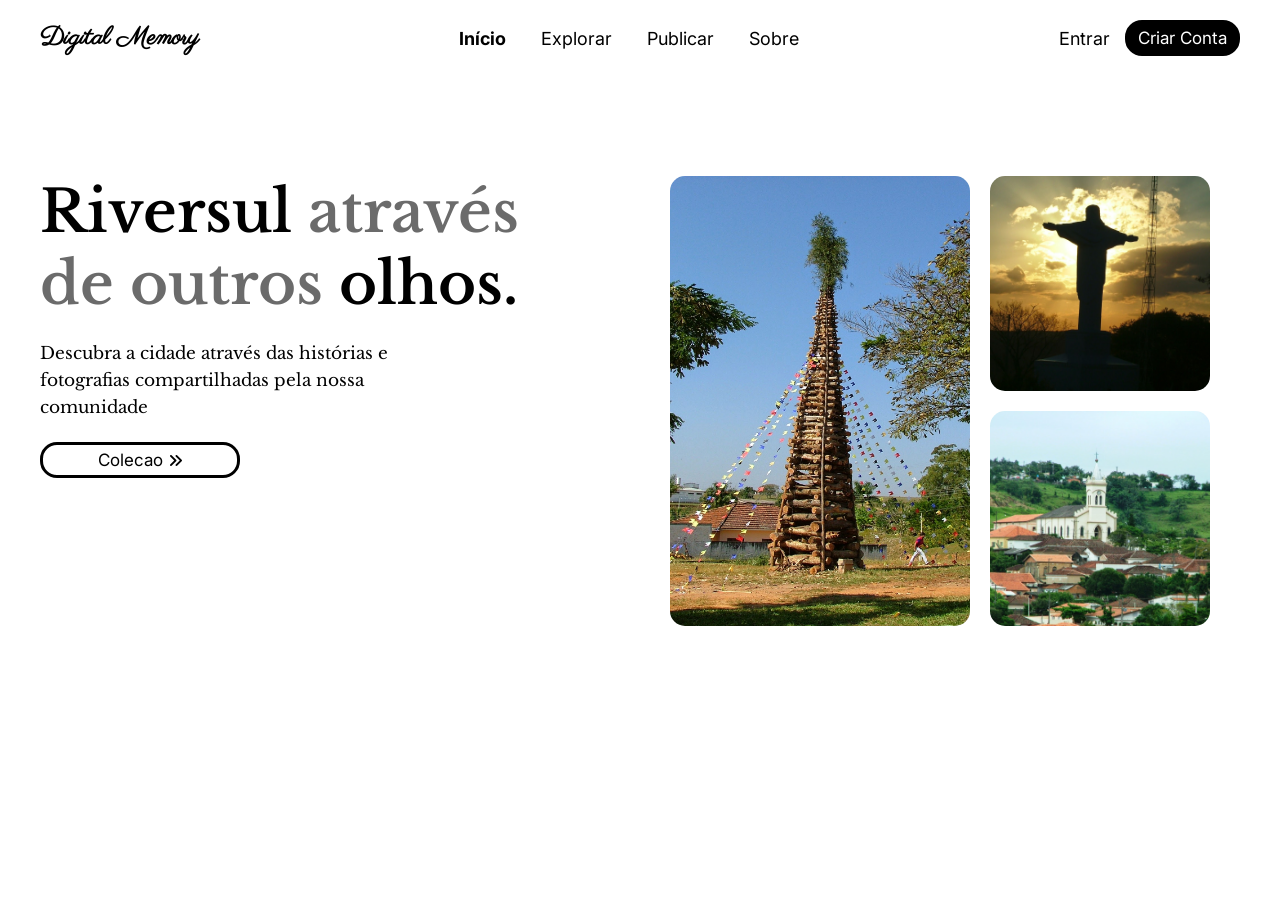
==== index.html @ dab91990 "projeto digitalmemory" ====
<!DOCTYPE html>
<html lang="pt-BR">

<head>
    <meta charset="UTF-8">
    <meta name="viewport" content="width=device-width, initial-scale=1.0">
    <title>Digital Memory</title>

    <link rel="preconnect" href="https://fonts.googleapis.com">
    <link rel="preconnect" href="https://fonts.gstatic.com" crossorigin>
    <link
        href="https://fonts.googleapis.com/css2?family=Allura&family=Inter:wght@400;500;600;700&family=Libre+Baskerville:ital,wght@0,400;0,700;1,400&family=Lora:ital,wght@0,400;0,500;0,600;0,700;1,400&family=Parisienne&family=Playfair+Display:ital,wght@0,400;0,500;0,600;0,700;1,400&family=DM+Serif+Display&family=Cormorant+Garamond:ital,wght@0,400;0,500;0,600;0,700;1,400&family=DM+Sans:wght@400;500;600;700&display=swap"
        rel="stylesheet">
    <link rel="stylesheet" href="https://cdnjs.cloudflare.com/ajax/libs/font-awesome/6.7.2/css/all.min.css">

    <link rel="stylesheet" href="css/style.css">
    <link rel="stylesheet" href="css/nav-bar.css">
    <link rel="stylesheet" href="css/hero.css">
</head>

<body>

    <nav class="navbar">
        <div class="logo">Digital Memory</div>
        <ul class="nav-links">
            <li><a href="#" style="font-weight: 700;">Início</a></li>
            <li><a href="#">Explorar</a></li>
            <li><a href="#">Publicar</a></li>
            <li><a href="#">Sobre</a></li>
        </ul>

        <div class="opcoes_login">
            <a href="#" class="login">Entrar</a>
            <a href="#" class="criar-conta">Criar Conta</a>
        </div>

    </nav>

    <main>
        <div class="container">
            <section class="section-hero">

                <div class="hero">

                    <div class="hero-text">
                        <h1>Riversul <span style="color: rgb(107, 107, 107);">através</span> <br> <span
                                style="color: rgb(107, 107, 107);">de outros</span> olhos.</h1>

                        <p>
                            Descubra a cidade através das histórias e
                            fotografias compartilhadas pela nossa comunidade

                        </p>

                        <div class="hero-action">
                            <a href="#">Colecao</a>
                            <i class="fa-solid fa-angles-right"></i>
                        </div>
                    </div>

                    <div class="hero-fotos">

                        <div class="grupo-uma-foto">
                            <div class="fotos-inicial foto-1">
                                <img class="foto-1" src="assets/image/DigitalMemory_inicial1.jpg" alt="Foto de Riversul">
                            </div>
                        </div>

                        <div class="grupo-duas-fotos">

                            <div class="fotos-inicial foto-2">
                                <img src="assets/image/MemoryDigital_inicio2.jpg" alt="Foto de Riversul">
                            </div>

                            <div class="fotos-inicial foto-3">
                                <img src="assets/image/MemoryDigital_inicio3.JPG" alt="Foto de Riversul">
                            </div>
                        </div>

                    </div>

                </div>
                <!--
                <div class="hero-action">
                    <a href="fotos.html">Explorar fotos</a>
                </div>
                -->
            </section>

            <section class="section-galeria">
                
            </section>
        </div>
    </main>

    <footer>
    </footer>
</body>

</html>
---- css/style.css ----
@import url('https://fonts.googleapis.com/css2?family=Domine:wght@400..700&display=swap');
@import url('https://fonts.googleapis.com/css2?family=Inter&family=Playfair+Display&display=swap');
@import url('https://fonts.googleapis.com/css2?family=Bebas+Neue&display=swap');
*{
    padding: 0;
    margin: 0;
    box-sizing: border-box;
}
html, body{
    height: 100%;
    width: 100%;
    font-family: 'Inter', serif;
}
.main{
    width: 100%;
    height: 100%;
}
.container{
    width: 100%;
    height: 100%;
}
---- css/nav-bar.css ----
.navbar{
    display: flex;
    justify-content: space-between;
    align-items: center;
    padding: 20px 40px;
}
.navbar .logo{
    font-size: 25px;
    font-weight: 600;
    font-family: 'Parisienne', cursive;
    color: rgb(0, 0, 0);
}
.nav-links{
    display: flex;
    list-style: none;
    gap: 35px;
}

li a{
    text-decoration: none;
    color: rgb(0, 0, 0);
    font-size: 18px;
}

.opcoes_login{
    display: flex;
    gap: 15px;
    align-items: center;
}
.opcoes_login a{
    text-decoration: none;
    color: rgb(0, 0, 0);
    font-size: 18px;
}
.opcoes_login .criar-conta{
    background-color: rgb(0, 0, 0);
    color: rgb(255, 255, 255);
    padding: 5px 10px;
    border: 3px solid rgb(0, 0, 0);
    border-radius: 17px;
    font-size: 17px;
}
.opcoes_login .criar-conta:hover{
    background-color: rgb(255, 255, 255);
    color: rgb(0, 0, 0);
    transition: 0.3s;
    font-weight: 400;
    border: 3px solid rgb(0, 0, 0);
}
---- css/hero.css ----
.section-hero{
    width: 100%;
    height: 100%;
    display: flex;
    justify-content: center;
    align-items: center;
    margin-top: 100px;
}
.hero {
    width: 100%;
    max-width: 1200px;
    min-height: 600px;
    display: flex;
    
    font-family: 'Libre Baskerville', serif;

}

.hero-text {
    width: 100%;
    max-width: 700px;
    display: flex;
    flex-direction: column;
}

.hero-text h1 {
    margin: 0;
    font-size: 58px;
    font-weight: 600;
}

.hero-text p {
    max-width: 400px;
    margin-top: 20px;
    font-size: 17px;
    line-height: 1.6;
}




.hero-action{
    align-items: center;
    background-color: rgb(255, 255, 255);
    color: rgb(0, 0, 0);
    padding: 5px 10px;
    border: 3px solid rgb(0, 0, 0);
    border-radius: 17px;
    font-size: 17px;
    justify-content: center;
    text-align: center;
    width:200px;
    font-family: 'Inter', serif;
    gap: 10px;
    margin-top: 20px;
}
.hero-action a{
    text-decoration: none;
    color: rgb(0, 0, 0);
}
.hero-action i{
    font-size: 15px;
}
.hero-action:hover{
    background-color: rgb(0, 0, 0);
    color: rgb(255, 255, 255);
    transition: 0.3s;
    font-weight: 400;
    border: 3px solid rgb(0, 0, 0);
}
.hero-action:hover a{
    color: rgb(255, 255, 255);
    transition: 0.3s;
    font-weight: 400;
}





.hero-fotos {
    width: 100%;
    display: flex;
    justify-content: center;
    gap: 20px;
}

/* foto grande a esquerda */
.grupo-uma-foto {
    width: 300px;
    height: 450px;
}

.grupo-uma-foto .fotos-inicial {
    width: 100%;
    height: 100%;
}

.grupo-uma-foto img {
    width: 100%;
    height: 100%;
    object-fit: cover;
    display: block;
    border-radius: 15px;
}


/* Duas fotos na direita */
.grupo-duas-fotos {
    width: 220px;
    height: 450px;

    display: flex;
    flex-direction: column;
    gap: 20px;
}

.grupo-duas-fotos .fotos-inicial {
    width: 100%;
    height: calc(50% - 10px);
}

.grupo-duas-fotos img {
    width: 100%;
    height: 100%;
    object-fit: cover;
    display: block;
    border-radius: 15px;
}
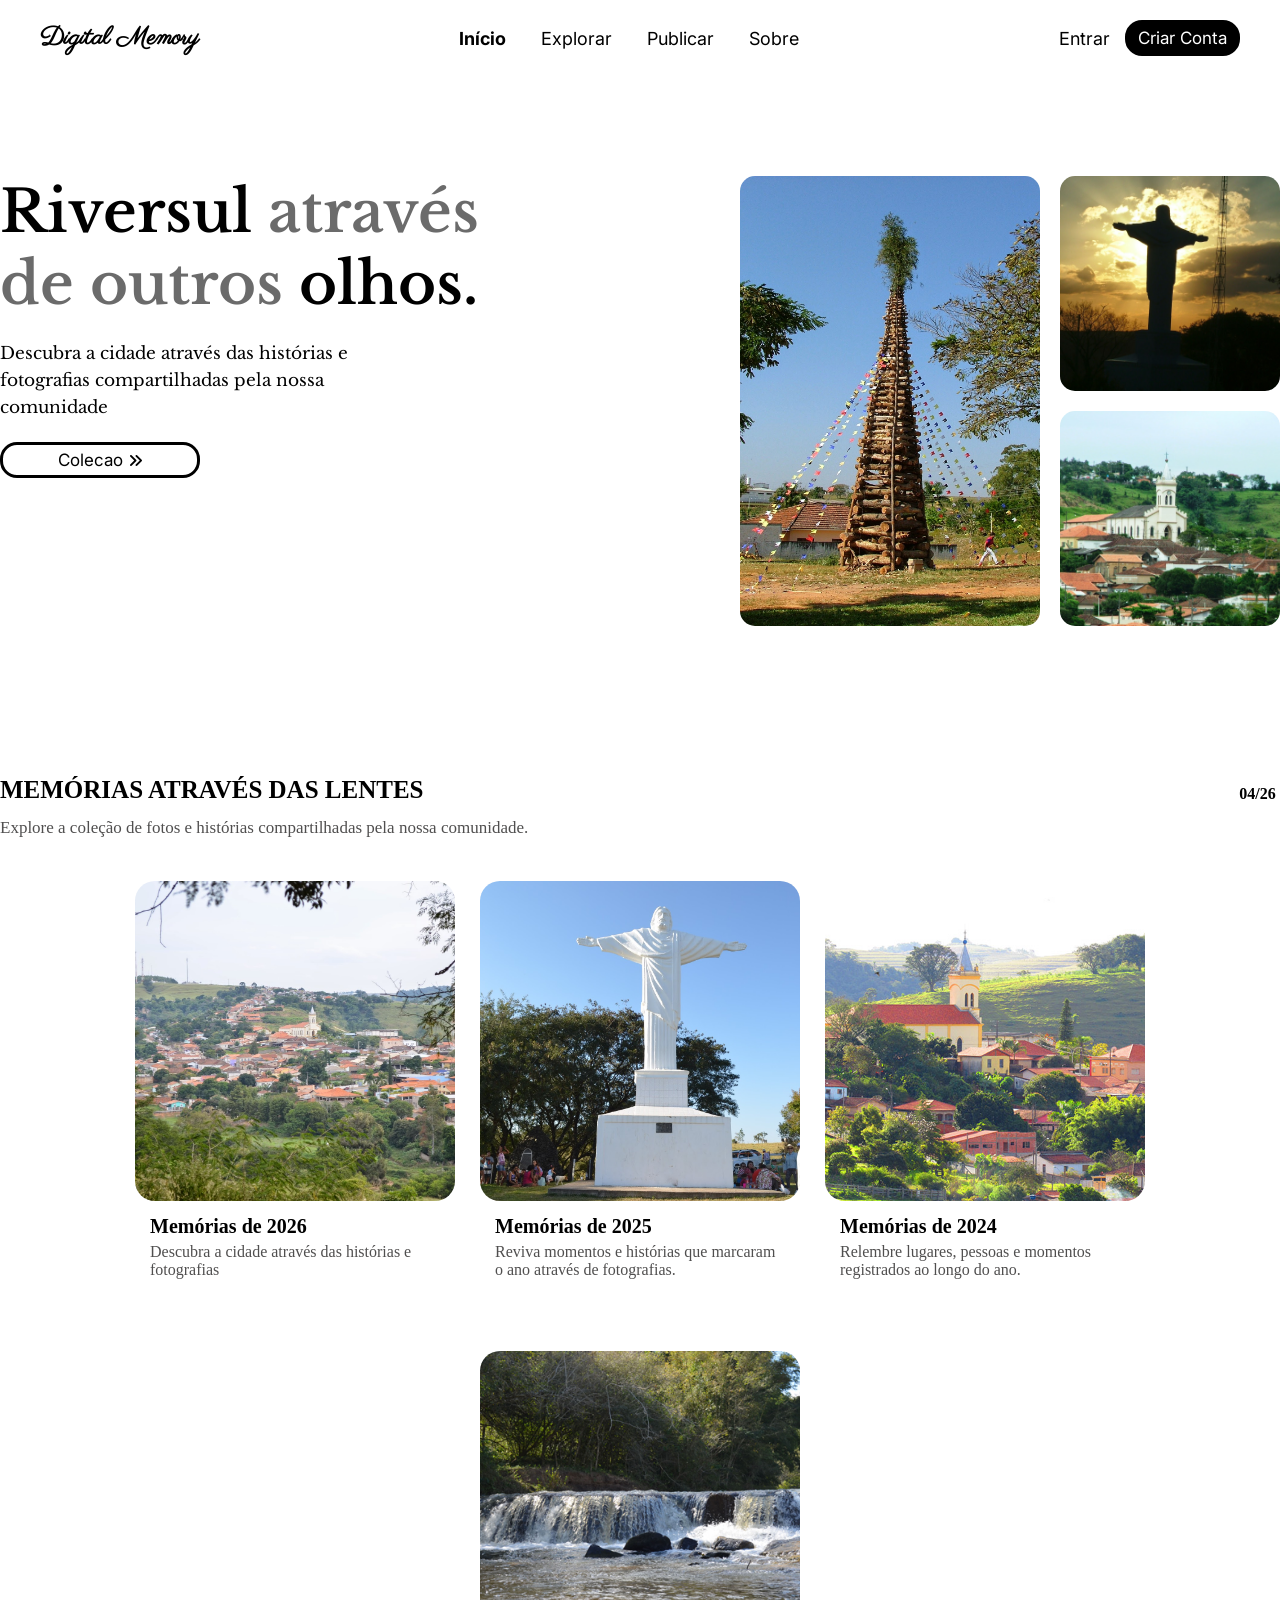
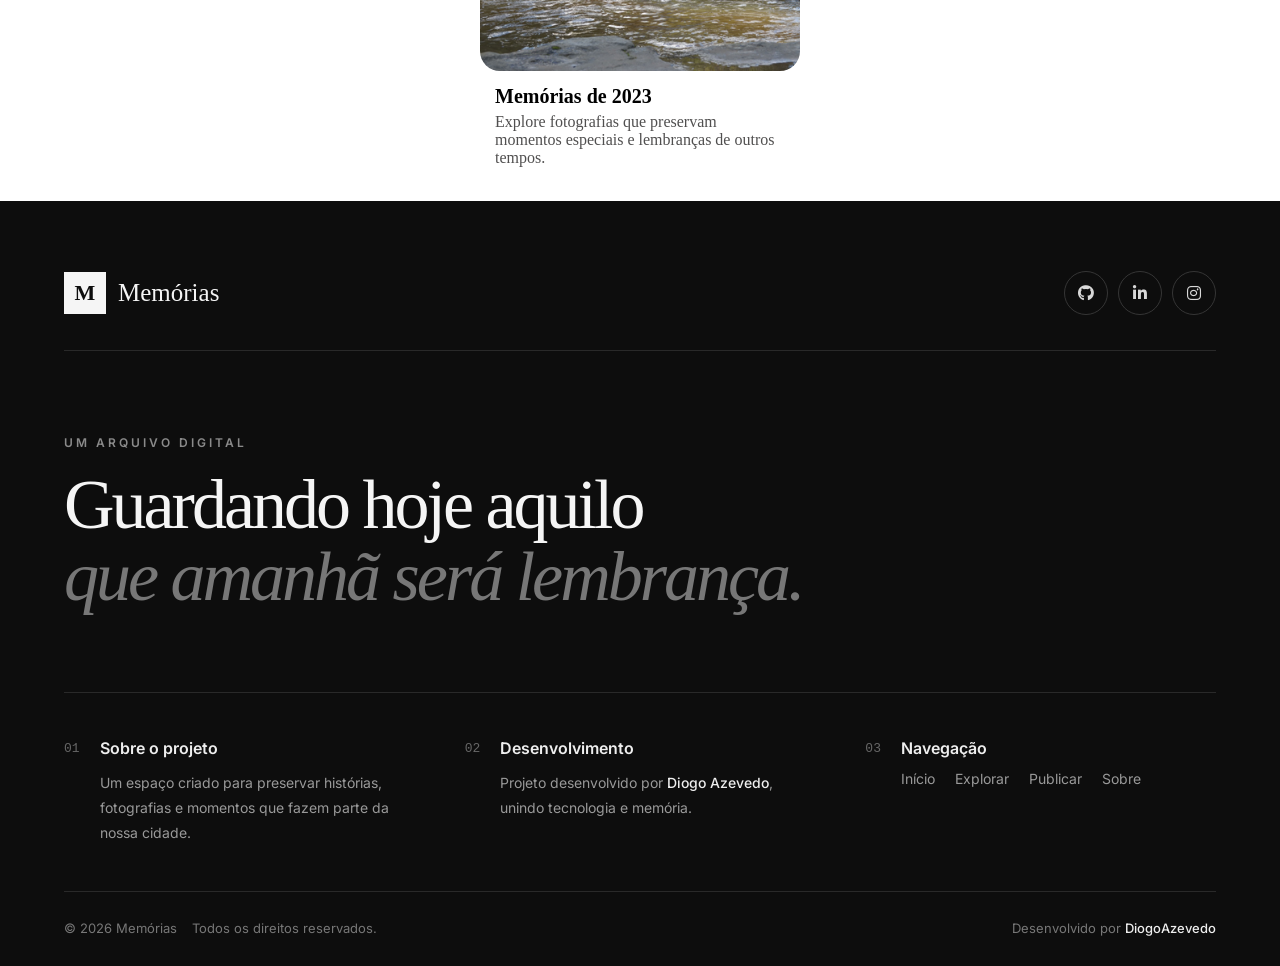
==== commit 1abd0845: "Criacao do sessao galeria e footer" ====
--- a/index.html
+++ b/index.html
@@ -16,6 +16,8 @@
     <link rel="stylesheet" href="css/style.css">
     <link rel="stylesheet" href="css/nav-bar.css">
     <link rel="stylesheet" href="css/hero.css">
+    <link rel="stylesheet" href="css/sessao-galeria.css">
+    <link rel="stylesheet" href="css/footer.css">
 </head>
 
 <body>
@@ -62,18 +64,19 @@
 
                         <div class="grupo-uma-foto">
                             <div class="fotos-inicial foto-1">
-                                <img class="foto-1" src="assets/image/DigitalMemory_inicial1.jpg" alt="Foto de Riversul">
+                                <img class="foto-1" src="assets/image//Hero-section/DigitalMemory_inicial1.jpg"
+                                    alt="Foto de Riversul">
                             </div>
                         </div>
 
                         <div class="grupo-duas-fotos">
 
                             <div class="fotos-inicial foto-2">
-                                <img src="assets/image/MemoryDigital_inicio2.jpg" alt="Foto de Riversul">
+                                <img src="assets/image//Hero-section/MemoryDigital_inicio2.jpg" alt="Foto de Riversul">
                             </div>
 
                             <div class="fotos-inicial foto-3">
-                                <img src="assets/image/MemoryDigital_inicio3.JPG" alt="Foto de Riversul">
+                                <img src="assets/image//Hero-section/MemoryDigital_inicio3.JPG" alt="Foto de Riversul">
                             </div>
                         </div>
 
@@ -88,13 +91,180 @@
             </section>
 
             <section class="section-galeria">
-                
+                <div class="hero-galeria">
+                    <div class="info-galeria">
+                        <div class="galeria-titulo-paragrafo">
+                            <h2>MEMÓRIAS ATRAVÉS DAS LENTES</h2>
+                            <p>Explore a coleção de fotos e histórias compartilhadas pela nossa comunidade.</p>
+                        </div>
+                        <div class="contador-galeria">
+                            <span id="galeria-atual">04</span>
+                            <span>/</span>
+                            <span id="total-galerias">26</span>
+                        </div>
+                    </div>
+
+                    <div class="grid-fotos">
+
+                        <div class="card-fotos">
+                            <div class="galeria-foto">
+                                <img src="assets/image/Galeria/galeria-card-1.JPG" alt="Foto de Riversul">
+                            </div>
+                            <div class="card-info">
+                                <h2>Memórias de 2026</h2>
+                                <p>Descubra a cidade através das histórias e fotografias</p>
+                            </div>
+                        </div>
+
+                        <div class="card-fotos">
+                            <div class="galeria-foto">
+                                <img src="assets/image/Galeria/galeria-card-2.JPG" alt="Foto de Riversul">
+                            </div>
+                            <div class="card-info">
+                                <h2>Memórias de 2025</h2>
+                                <p>Reviva momentos e histórias que marcaram o ano através de fotografias.</p>
+                            </div>
+                        </div>
+
+                        <div class="card-fotos">
+                            <div class="galeria-foto">
+                                <img src="assets/image/Galeria/galeria-card-3.JPG" alt="Foto de Riversul">
+                            </div>
+                            <div class="card-info">
+                                <h2>Memórias de 2024</h2>
+                                <p>Relembre lugares, pessoas e momentos registrados ao longo do ano.</p>
+                            </div>
+                        </div>
+
+                        <div class="card-fotos">
+                            <div class="galeria-foto">
+                                <img src="assets/image/Galeria/galeria-card-4.JPG" alt="Foto de Riversul">
+                            </div>
+                            <div class="card-info">
+                                <h2>Memórias de 2023</h2>
+                                <p>Explore fotografias que preservam momentos especiais e lembranças de outros tempos.
+                                </p>
+                            </div>
+                        </div>
+
+                    </div>
+                </div>
             </section>
         </div>
     </main>
 
-    <footer>
-    </footer>
+
+<footer class="footer">
+
+    <div class="footer-wrapper">
+
+        
+        <div class="footer-top">
+
+            <div class="footer-logo">
+                <span class="logo-mark">M</span>
+                <span class="logo-name">Memórias</span>
+            </div>
+
+            <div class="footer-social">
+                <a href="#" aria-label="GitHub">
+                    <i class="fa-brands fa-github"></i>
+                </a>
+
+                <a href="#" aria-label="LinkedIn">
+                    <i class="fa-brands fa-linkedin-in"></i>
+                </a>
+
+                <a href="#" aria-label="Instagram">
+                    <i class="fa-brands fa-instagram"></i>
+                </a>
+            </div>
+
+        </div>
+
+
+        <!-- frase principal -->
+        <div class="footer-message">
+
+            <span>UM ARQUIVO DIGITAL</span>
+
+            <h2>
+                Guardando hoje aquilo
+                <em>que amanhã será lembrança.</em>
+            </h2>
+
+        </div>
+
+
+        <!-- Informacoes -->
+        <div class="footer-info">
+
+            <div class="footer-item">
+                <span class="item-number">01</span>
+
+                <div>
+                    <strong>Sobre o projeto</strong>
+                    <p>
+                        Um espaço criado para preservar histórias,
+                        fotografias e momentos que fazem parte
+                        da nossa cidade.
+                    </p>
+                </div>
+            </div>
+
+
+            <div class="footer-item">
+                <span class="item-number">02</span>
+
+                <div>
+                    <strong>Desenvolvimento</strong>
+                    <p>
+                        Projeto desenvolvido por
+                        <b>Diogo Azevedo</b>,
+                        unindo tecnologia e memória.
+                    </p>
+                </div>
+            </div>
+
+
+            <div class="footer-item">
+                <span class="item-number">03</span>
+
+                <div>
+                    <strong>Navegação</strong>
+
+                    <div class="footer-navigation">
+                        <a href="#inicio">Início</a>
+                        <a href="#historias">Explorar</a>
+                        <a href="#galeria">Publicar</a>
+                        <a href="#sobre">Sobre</a>
+                    </div>
+                </div>
+            </div>
+
+        </div>
+
+
+        
+        <div class="footer-bottom">
+
+            <div>
+                <span>© 2026 Memórias</span>
+                <span>Todos os direitos reservados.</span>
+            </div>
+
+            <div class="footer-author">
+                Desenvolvido por
+                <strong>DiogoAzevedo</strong>
+            </div>
+
+        </div>
+
+    </div>
+
+</footer>
+
+
 </body>
 
 </html>
--- a/css/style.css
+++ b/css/style.css
@@ -1,21 +1,26 @@
 @import url('https://fonts.googleapis.com/css2?family=Domine:wght@400..700&display=swap');
 @import url('https://fonts.googleapis.com/css2?family=Inter&family=Playfair+Display&display=swap');
 @import url('https://fonts.googleapis.com/css2?family=Bebas+Neue&display=swap');
-*{
+
+* {
     padding: 0;
     margin: 0;
     box-sizing: border-box;
 }
-html, body{
+
+html,
+body {
     height: 100%;
     width: 100%;
     font-family: 'Inter', serif;
 }
-.main{
+
+.main {
     width: 100%;
     height: 100%;
 }
-.container{
+
+.container {
     width: 100%;
     height: 100%;
 }
@@ -24,3 +29,4 @@
 
 
 
+
--- a/css/hero.css
+++ b/css/hero.css
@@ -8,10 +8,9 @@
 }
 .hero {
     width: 100%;
-    max-width: 1200px;
+    max-width: 1400px;
     min-height: 600px;
     display: flex;
-    
     font-family: 'Libre Baskerville', serif;
 
 }
@@ -81,7 +80,7 @@
 .hero-fotos {
     width: 100%;
     display: flex;
-    justify-content: center;
+    justify-content: end;
     gap: 20px;
 }
 
--- a/css/sessao-galeria.css
+++ b/css/sessao-galeria.css
@@ -0,0 +1,99 @@
+.section-galeria {
+    width: 100%;
+    height: 100%;
+    display: flex;
+    justify-content: center;
+    align-items: center;
+    font-family: 'Domine', serif;
+
+}
+
+.hero-galeria {
+    width: 100%;
+    max-width: 1400px;
+    min-height: 600px;
+}
+
+.info-galeria {
+    display: flex;
+    justify-content: space-between;
+    width: 100%;
+}
+
+.galeria-titulo-paragrafo {
+    gap: 10px;
+    display: flex;
+    flex-direction: column;
+}
+
+.galeria-titulo-paragrafo h2 {
+    font-size: 25px;
+    font-weight: 700;
+}
+
+.galeria-titulo-paragrafo p {
+    font-size: 17px;
+    line-height: 1.6;
+    color: rgb(80, 79, 79);
+}
+
+.contador-galeria {
+    height: 35px;
+    width: 45px;
+    align-items: center;
+    justify-content: center;
+    text-align: center;
+    display: flex;
+    font-weight: 600;
+    color: #000000;
+}
+
+.grid-fotos {
+    width: 100%;
+    justify-content: center;
+    display: flex;
+    flex-wrap: wrap;
+    gap: 20px;
+    margin-top: 40px;
+}
+
+.card-fotos {
+    width: 325px;
+    height: 450px;
+    box-sizing: border-box;
+    border-radius: 20px;
+    align-items: center;
+    display: flex;
+    flex-direction: column;
+    gap: 10px;
+}
+
+.galeria-foto img {
+    width: 320px;
+    height: 320px;
+    object-fit: cover;
+    border-radius: 20px;
+}
+
+.card-info {
+    padding: 0 15px;
+    text-align: start;
+    gap: 5px;
+    display: flex;
+    width: 320px;
+    flex-direction: column;
+    box-sizing: border-box;
+}
+
+.card-info h2 {
+    margin: 0;
+    font-size: 20px;
+    font-weight: 600;
+}
+
+.card-info p {
+    margin: 0;
+    font-size: 16px;
+    color: rgb(80, 79, 79);
+    overflow-wrap: break-word;
+}
--- a/css/footer.css
+++ b/css/footer.css
@@ -0,0 +1,245 @@
+.footer {
+    background: #0d0d0d;
+    color: #f5f5f5;
+    padding: 70px 0 30px;
+}
+
+.footer-wrapper {
+    width: min(1250px, 90%);
+    margin: auto;
+}
+
+.footer-top {
+    display: flex;
+    justify-content: space-between;
+    align-items: center;
+    padding-bottom: 35px;
+    border-bottom: 1px solid #292929;
+}
+
+.footer-logo {
+    display: flex;
+    align-items: center;
+    gap: 12px;
+}
+
+.logo-mark {
+    width: 42px;
+    height: 42px;
+    display: flex;
+    align-items: center;
+    justify-content: center;
+    background: #f5f5f5;
+    color: #0d0d0d;
+    font-family: Georgia, serif;
+    font-size: 22px;
+    font-weight: bold;
+}
+
+.logo-name {
+    font-family: Georgia, serif;
+    font-size: 25px;
+    color: #f5f5f5;
+}
+
+
+.footer-social {
+    display: flex;
+    gap: 10px;
+}
+
+.footer-social a {
+    width: 44px;
+    height: 44px;
+    display: flex;
+    align-items: center;
+    justify-content: center;
+    border: 1px solid #353535;
+    border-radius: 50%;
+    color: #d8d8d8;
+    text-decoration: none;
+    font-size: 16px;
+    transition: all .3s ease;
+}
+
+.footer-social a:hover {
+    background: #f5f5f5;
+    color: #0d0d0d;
+    border-color: #f5f5f5;
+    transform: translateY(-3px);
+}
+
+
+.footer-message {
+    padding: 80px 0;
+    max-width: 900px;
+}
+
+.footer-message>span {
+    font-size: 12px;
+    letter-spacing: 3px;
+    font-weight: 600;
+    color: #8a8a8a;
+}
+
+.footer-message h2 {
+    margin: 18px 0 0;
+    font-family: Georgia, "Times New Roman", serif;
+    font-size: clamp(42px, 6vw, 70px);
+    font-weight: 400;
+    line-height: 1.02;
+    letter-spacing: -3px;
+    color: #f5f5f5;
+}
+
+.footer-message h2 em {
+    display: block;
+    color: #777;
+    font-weight: 400;
+}
+
+
+.footer-info {
+    display: grid;
+    grid-template-columns: repeat(3, 1fr);
+    gap: 50px;
+    border-top: 1px solid #292929;
+    border-bottom: 1px solid #292929;
+    padding: 45px 0;
+}
+
+.footer-item {
+    display: flex;
+    gap: 20px;
+}
+
+.item-number {
+    font-family: monospace;
+    font-size: 13px;
+    color: #666;
+    padding-top: 3px;
+}
+
+.footer-item strong {
+    display: block;
+    font-size: 16px;
+    font-weight: 600;
+    margin-bottom: 12px;
+    color: #eeeeee;
+}
+
+.footer-item p {
+    max-width: 300px;
+    color: #999;
+    font-size: 14px;
+    line-height: 1.8;
+    margin: 0;
+}
+
+.footer-item b {
+    color: #eeeeee;
+    font-weight: 500;
+}
+
+
+.footer-navigation {
+    display: flex;
+    flex-wrap: wrap;
+    gap: 9px 20px;
+}
+
+.footer-navigation a {
+    color: #999;
+    text-decoration: none;
+    font-size: 14px;
+    border-bottom: 1px solid transparent;
+    transition: .2s;
+}
+
+.footer-navigation a:hover {
+    color: #ffffff;
+    border-color: #ffffff;
+}
+
+
+.footer-bottom {
+    display: flex;
+    justify-content: space-between;
+    align-items: center;
+    padding-top: 28px;
+    font-size: 13px;
+    color: #777;
+}
+
+.footer-bottom>div:first-child {
+    display: flex;
+    gap: 15px;
+}
+
+.footer-author {
+    color: #777;
+}
+
+.footer-author strong {
+    color: #eeeeee;
+    font-weight: 500;
+}
+
+
+@media (max-width: 800px) {
+    .footer-message {
+        padding: 60px 0;
+    }
+
+    .footer-message h2 {
+        letter-spacing: -2px;
+    }
+
+    .footer-info {
+        grid-template-columns: 1fr;
+        gap: 35px;
+    }
+
+    .footer-bottom {
+        flex-direction: column;
+        align-items: flex-start;
+        gap: 15px;
+    }
+}
+
+@media (max-width: 500px) {
+    .footer {
+        padding-top: 55px;
+    }
+
+    .footer-top {
+        align-items: flex-start;
+        gap: 25px;
+        flex-direction: column;
+    }
+
+    .footer-logo {
+        gap: 10px;
+    }
+
+    .logo-name {
+        font-size: 23px;
+    }
+
+    .footer-message {
+        padding: 50px 0;
+    }
+
+    .footer-message h2 {
+        font-size: 42px;
+    }
+
+    .footer-item p {
+        font-size: 14px;
+    }
+
+    .footer-bottom>div:first-child {
+        flex-direction: column;
+        gap: 6px;
+    }
+}
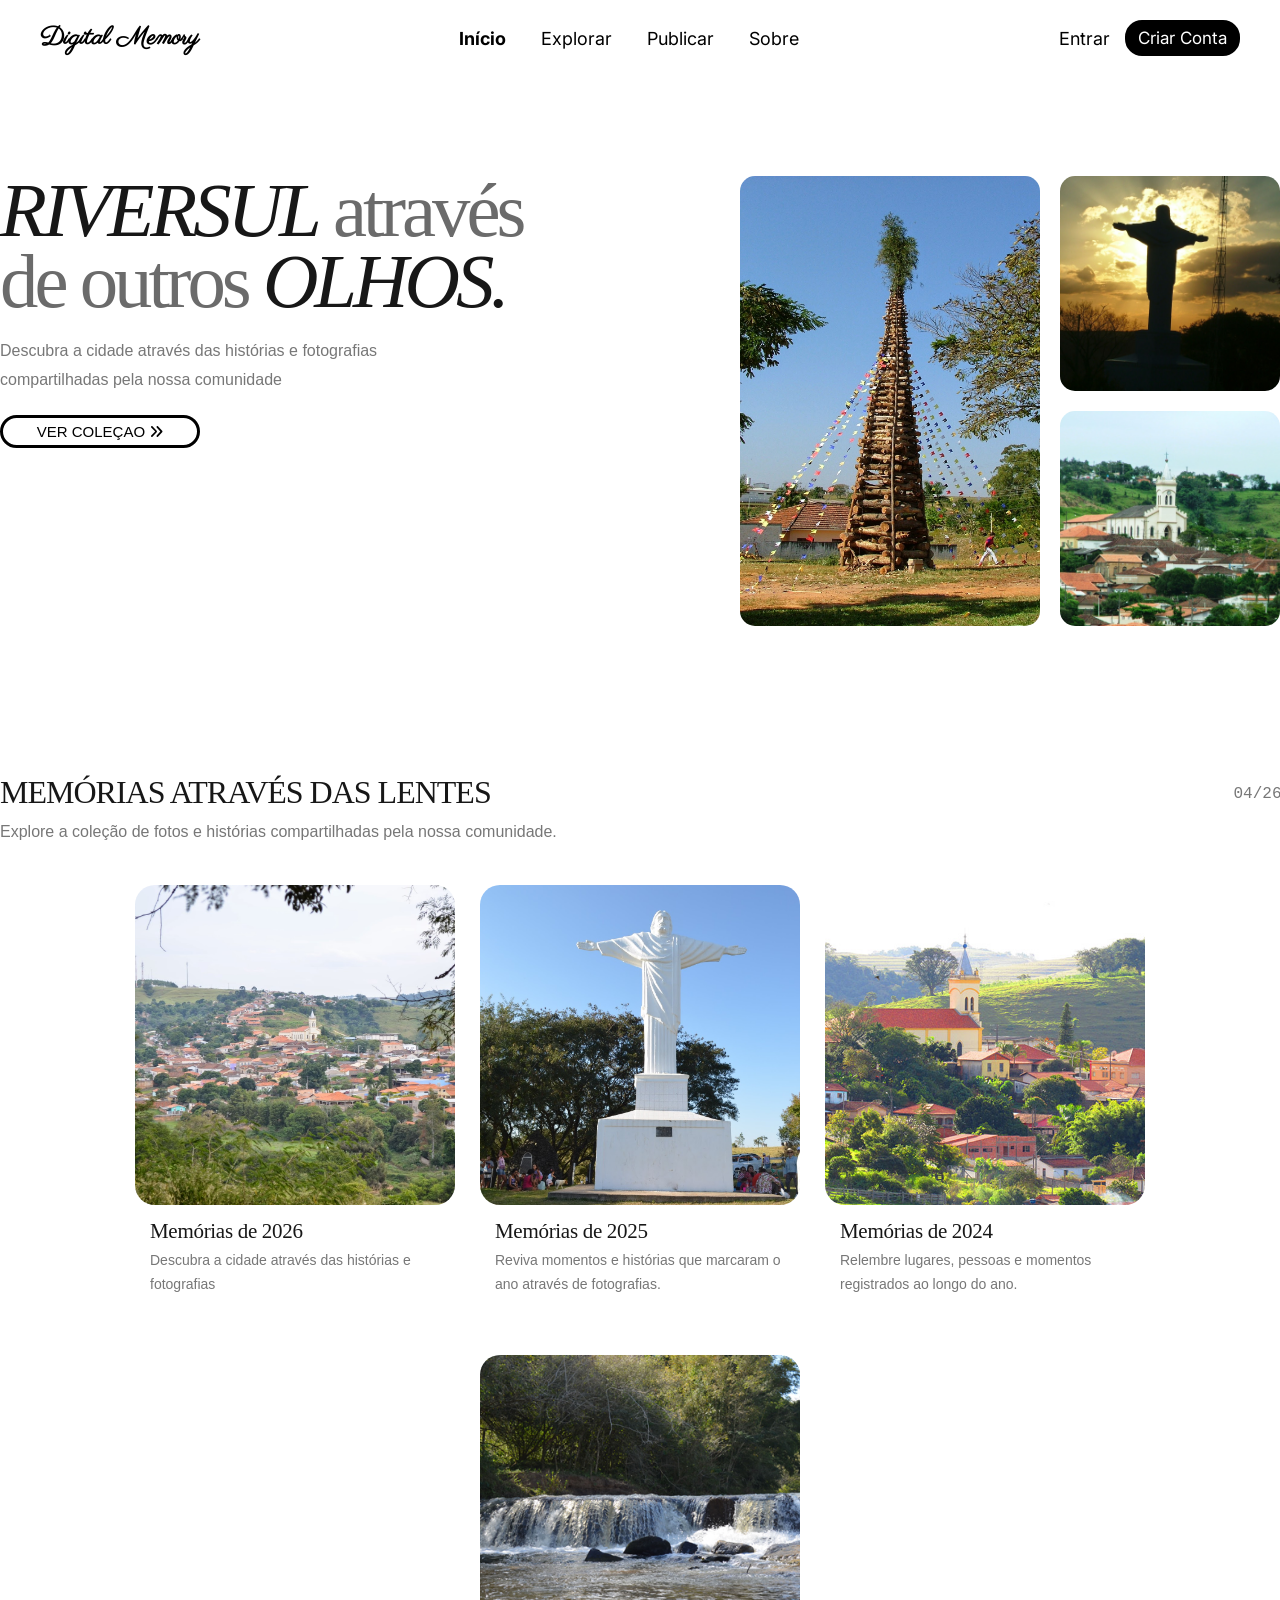
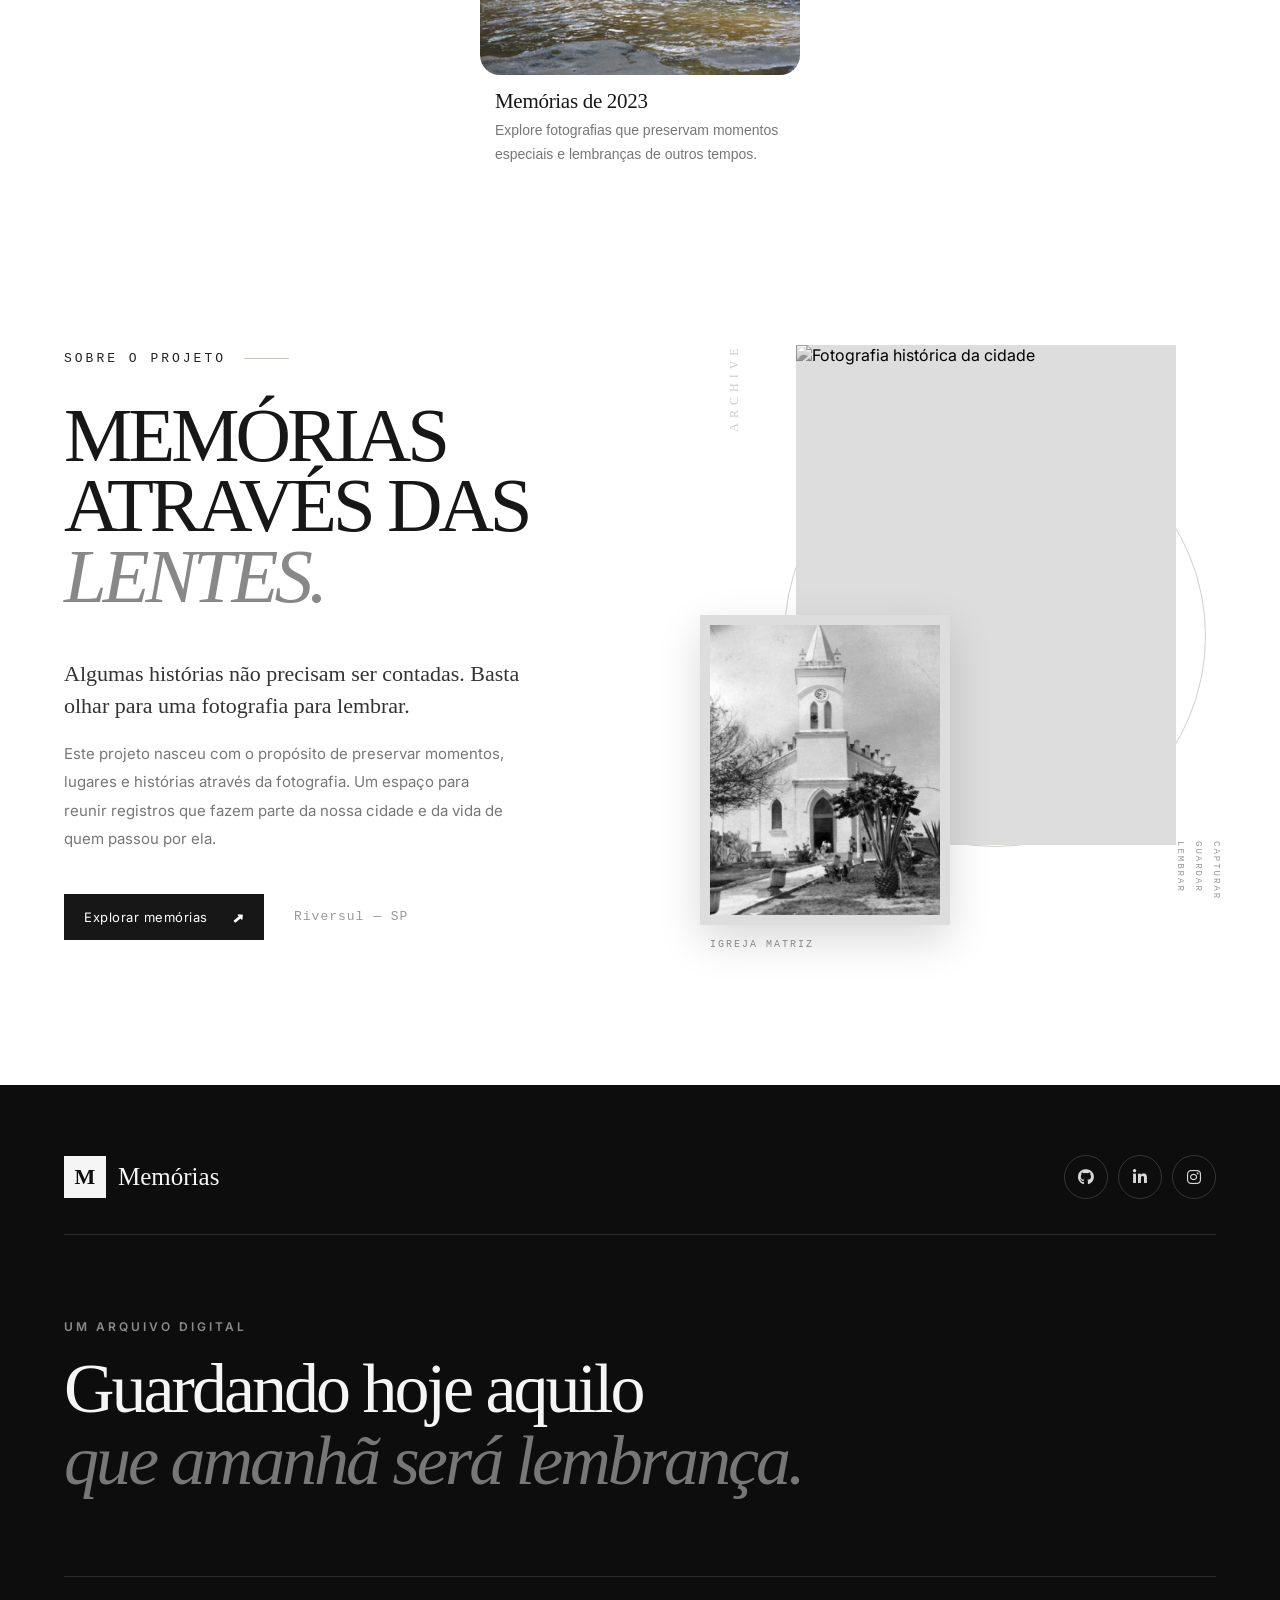
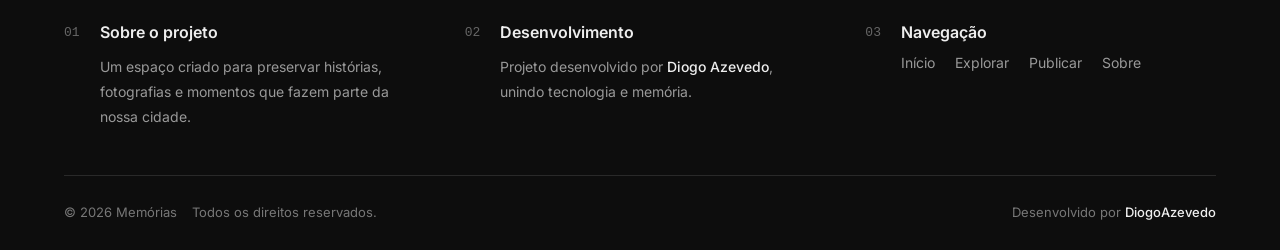
==== commit 756d5b7d: "Sessao sobre-projeto criada" ====
--- a/index.html
+++ b/index.html
@@ -18,6 +18,7 @@
     <link rel="stylesheet" href="css/hero.css">
     <link rel="stylesheet" href="css/sessao-galeria.css">
     <link rel="stylesheet" href="css/footer.css">
+    <link rel="stylesheet" href="css/sobre-projeto.css">
 </head>
 
 <body>
@@ -45,8 +46,8 @@
                 <div class="hero">
 
                     <div class="hero-text">
-                        <h1>Riversul <span style="color: rgb(107, 107, 107);">através</span> <br> <span
-                                style="color: rgb(107, 107, 107);">de outros</span> olhos.</h1>
+                        <h1><em>RIVERSUL</em> <span style="color: rgb(107, 107, 107);">através</span> <br> <span
+                                style="color: rgb(107, 107, 107);">de outros</span> <em>OLHOS.</em></h1>
 
                         <p>
                             Descubra a cidade através das histórias e
@@ -55,7 +56,7 @@
                         </p>
 
                         <div class="hero-action">
-                            <a href="#">Colecao</a>
+                            <a href="#">VER COLEÇAO</a>
                             <i class="fa-solid fa-angles-right"></i>
                         </div>
                     </div>
@@ -150,119 +151,197 @@
                     </div>
                 </div>
             </section>
+
+            <section class="sobre" id="sobre">
+
+                <div class="sobre-container">
+
+                    <!-- Lado esquerdo -->
+                    <div class="sobre-conteudo">
+
+                        <div class="sobre-label">
+                            <span>SOBRE O PROJETO</span>
+                        </div>
+
+                        <h2>
+                            MEMÓRIAS<br>
+                            ATRAVÉS DAS<br>
+                            <em>LENTES.</em>
+                        </h2>
+
+                        <p class="sobre-intro">
+                            Algumas histórias não precisam ser contadas.
+                            Basta olhar para uma fotografia para lembrar.
+                        </p>
+
+                        <p class="sobre-texto">
+                            Este projeto nasceu com o propósito de preservar
+                            momentos, lugares e histórias através da fotografia.
+                            Um espaço para reunir registros que fazem parte da
+                            nossa cidade e da vida de quem passou por ela.
+                        </p>
+
+                        <div class="sobre-footer">
+
+                            <a href="#galeria" class="sobre-botao">
+                                Explorar memórias
+                                <span class="seta-explorar"><i class="fa-solid fa-right-long"></i></span>
+                            </a>
+
+                            <span class="sobre-localizacao">
+                                Riversul — SP
+                            </span>
+
+                        </div>
+
+                    </div>
+
+
+                    <!-- Lado direito -->
+                    <div class="sobre-imagens">
+
+                        <div class="imagem-principal">
+
+                            <img src="/assets/image/Sobre-projeto/sobre-riversul2.jpg"
+                                alt="Fotografia histórica da cidade">
+
+                            <span class="imagem-numero">PRAÇA </span>
+
+                        </div>
+
+                        <div class="imagem-secundaria">
+
+                            <img src="/assets/image/Sobre-projeto/sobre-riversul1.jpg" alt="Memória da cidade">
+
+                            <span>IGREJA MATRIZ</span>
+
+                        </div>
+
+                        <div class="imagem-detalhe">
+                            <span>CAPTURAR</span>
+                            <span>GUARDAR</span>
+                            <span>LEMBRAR</span>
+                        </div>
+
+                    </div>
+
+                </div>
+
+            </section>
+
         </div>
     </main>
 
 
-<footer class="footer">
-
-    <div class="footer-wrapper">
-
-        
-        <div class="footer-top">
-
-            <div class="footer-logo">
-                <span class="logo-mark">M</span>
-                <span class="logo-name">Memórias</span>
+    <footer class="footer">
+
+        <div class="footer-wrapper">
+
+
+            <div class="footer-top">
+
+                <div class="footer-logo">
+                    <span class="logo-mark">M</span>
+                    <span class="logo-name">Memórias</span>
+                </div>
+
+                <div class="footer-social">
+                    <a href="#" aria-label="GitHub">
+                        <i class="fa-brands fa-github"></i>
+                    </a>
+
+                    <a href="#" aria-label="LinkedIn">
+                        <i class="fa-brands fa-linkedin-in"></i>
+                    </a>
+
+                    <a href="#" aria-label="Instagram">
+                        <i class="fa-brands fa-instagram"></i>
+                    </a>
+                </div>
+
             </div>
 
-            <div class="footer-social">
-                <a href="#" aria-label="GitHub">
-                    <i class="fa-brands fa-github"></i>
-                </a>
-
-                <a href="#" aria-label="LinkedIn">
-                    <i class="fa-brands fa-linkedin-in"></i>
-                </a>
-
-                <a href="#" aria-label="Instagram">
-                    <i class="fa-brands fa-instagram"></i>
-                </a>
+
+            <!-- frase principal -->
+            <div class="footer-message">
+
+                <span>UM ARQUIVO DIGITAL</span>
+
+                <h2>
+                    Guardando hoje aquilo
+                    <em>que amanhã será lembrança.</em>
+                </h2>
+
             </div>
 
+
+            <!-- Informacoes -->
+            <div class="footer-info">
+
+                <div class="footer-item">
+                    <span class="item-number">01</span>
+
+                    <div>
+                        <strong>Sobre o projeto</strong>
+                        <p>
+                            Um espaço criado para preservar histórias,
+                            fotografias e momentos que fazem parte
+                            da nossa cidade.
+                        </p>
+                    </div>
+                </div>
+
+
+                <div class="footer-item">
+                    <span class="item-number">02</span>
+
+                    <div>
+                        <strong>Desenvolvimento</strong>
+                        <p>
+                            Projeto desenvolvido por
+                            <b>Diogo Azevedo</b>,
+                            unindo tecnologia e memória.
+                        </p>
+                    </div>
+                </div>
+
+
+                <div class="footer-item">
+                    <span class="item-number">03</span>
+
+                    <div>
+                        <strong>Navegação</strong>
+
+                        <div class="footer-navigation">
+                            <a href="#inicio">Início</a>
+                            <a href="#historias">Explorar</a>
+                            <a href="#galeria">Publicar</a>
+                            <a href="#sobre">Sobre</a>
+                        </div>
+                    </div>
+                </div>
+
+            </div>
+
+
+
+            <div class="footer-bottom">
+
+                <div>
+                    <span>© 2026 Memórias</span>
+                    <span>Todos os direitos reservados.</span>
+                </div>
+
+                <div class="footer-author">
+                    Desenvolvido por
+                    <strong>DiogoAzevedo</strong>
+                </div>
+
+            </div>
+
         </div>
 
-
-        <!-- frase principal -->
-        <div class="footer-message">
-
-            <span>UM ARQUIVO DIGITAL</span>
-
-            <h2>
-                Guardando hoje aquilo
-                <em>que amanhã será lembrança.</em>
-            </h2>
-
-        </div>
-
-
-        <!-- Informacoes -->
-        <div class="footer-info">
-
-            <div class="footer-item">
-                <span class="item-number">01</span>
-
-                <div>
-                    <strong>Sobre o projeto</strong>
-                    <p>
-                        Um espaço criado para preservar histórias,
-                        fotografias e momentos que fazem parte
-                        da nossa cidade.
-                    </p>
-                </div>
-            </div>
-
-
-            <div class="footer-item">
-                <span class="item-number">02</span>
-
-                <div>
-                    <strong>Desenvolvimento</strong>
-                    <p>
-                        Projeto desenvolvido por
-                        <b>Diogo Azevedo</b>,
-                        unindo tecnologia e memória.
-                    </p>
-                </div>
-            </div>
-
-
-            <div class="footer-item">
-                <span class="item-number">03</span>
-
-                <div>
-                    <strong>Navegação</strong>
-
-                    <div class="footer-navigation">
-                        <a href="#inicio">Início</a>
-                        <a href="#historias">Explorar</a>
-                        <a href="#galeria">Publicar</a>
-                        <a href="#sobre">Sobre</a>
-                    </div>
-                </div>
-            </div>
-
-        </div>
-
-
-        
-        <div class="footer-bottom">
-
-            <div>
-                <span>© 2026 Memórias</span>
-                <span>Todos os direitos reservados.</span>
-            </div>
-
-            <div class="footer-author">
-                Desenvolvido por
-                <strong>DiogoAzevedo</strong>
-            </div>
-
-        </div>
-
-    </div>
-
-</footer>
+    </footer>
 
 
 </body>
--- a/css/style.css
+++ b/css/style.css
@@ -1,6 +1,6 @@
 @import url('https://fonts.googleapis.com/css2?family=Domine:wght@400..700&display=swap');
 @import url('https://fonts.googleapis.com/css2?family=Inter&family=Playfair+Display&display=swap');
-@import url('https://fonts.googleapis.com/css2?family=Bebas+Neue&display=swap');
+
 
 * {
     padding: 0;
@@ -26,7 +26,3 @@
 }
 
 
-
-
-
-
--- a/css/hero.css
+++ b/css/hero.css
@@ -1,128 +1,140 @@
-.section-hero{
-    width: 100%;
-    height: 100%;
-    display: flex;
-    justify-content: center;
-    align-items: center;
-    margin-top: 100px;
-}
-.hero {
-    width: 100%;
-    max-width: 1400px;
-    min-height: 600px;
-    display: flex;
-    font-family: 'Libre Baskerville', serif;
+.section-hero { 
+    width: 100%; 
+    height: 100%; 
+    display: flex; 
+    justify-content: center; 
+    align-items: center; 
+    margin-top: 100px; 
+} 
 
-}
+.hero { 
+    width: 100%; 
+    max-width: 1400px; 
+    min-height: 600px; 
+    display: flex; 
+    font-family: Georgia, "Times New Roman", serif;
+} 
+ 
+.hero-text { 
+    width: 100%; 
+    max-width: 700px; 
+    display: flex; 
+    flex-direction: column; 
+} 
+ 
+.hero-text h1 { 
+    margin: 0; 
 
-.hero-text {
-    width: 100%;
-    max-width: 700px;
-    display: flex;
-    flex-direction: column;
-}
+    font-family: Georgia, "Times New Roman", serif;
+    font-size: clamp(50px, 6vw, 82px);
+    font-weight: 400;
 
-.hero-text h1 {
-    margin: 0;
-    font-size: 58px;
-    font-weight: 600;
-}
+    line-height: .92;
+    letter-spacing: -4px;
 
-.hero-text p {
-    max-width: 400px;
-    margin-top: 20px;
-    font-size: 17px;
-    line-height: 1.6;
-}
+    color: #171717;
+} 
+ 
+.hero-text p { 
+    max-width: 400px; 
+    margin-top: 20px; 
 
+    font-family: Arial, sans-serif;
+    font-size: 16px; 
+    line-height: 1.8;
 
+    color: #777;
+} 
+ 
+.hero-action { 
+    align-items: center; 
+    background-color: rgb(255, 255, 255); 
+    color: rgb(0, 0, 0); 
+    padding: 5px 10px; 
+    border: 3px solid rgb(0, 0, 0); 
+    border-radius: 17px; 
 
+    font-family: Arial, sans-serif;
+    font-size: 15px; 
 
-.hero-action{
-    align-items: center;
-    background-color: rgb(255, 255, 255);
-    color: rgb(0, 0, 0);
-    padding: 5px 10px;
-    border: 3px solid rgb(0, 0, 0);
-    border-radius: 17px;
-    font-size: 17px;
-    justify-content: center;
-    text-align: center;
-    width:200px;
-    font-family: 'Inter', serif;
-    gap: 10px;
-    margin-top: 20px;
-}
-.hero-action a{
-    text-decoration: none;
-    color: rgb(0, 0, 0);
-}
-.hero-action i{
-    font-size: 15px;
-}
-.hero-action:hover{
-    background-color: rgb(0, 0, 0);
-    color: rgb(255, 255, 255);
-    transition: 0.3s;
-    font-weight: 400;
-    border: 3px solid rgb(0, 0, 0);
-}
-.hero-action:hover a{
-    color: rgb(255, 255, 255);
-    transition: 0.3s;
-    font-weight: 400;
-}
+    justify-content: center; 
+    text-align: center; 
+    width: 200px; 
 
+    gap: 10px; 
+    margin-top: 20px; 
+} 
 
+.hero-action a { 
+    text-decoration: none; 
+    color: rgb(0, 0, 0); 
+} 
 
+.hero-action i { 
+    font-size: 14px; 
+} 
 
+.hero-action:hover { 
+    background-color: rgb(0, 0, 0); 
+    color: rgb(255, 255, 255); 
+    transition: 0.3s; 
+    font-weight: 400; 
+    border: 3px solid rgb(0, 0, 0); 
+} 
 
-.hero-fotos {
-    width: 100%;
-    display: flex;
-    justify-content: end;
-    gap: 20px;
-}
+.hero-action:hover a { 
+    color: rgb(255, 255, 255); 
+    transition: 0.3s; 
+    font-weight: 400; 
+} 
+ 
+.hero-fotos { 
+    width: 100%; 
+    display: flex; 
+    justify-content: end; 
+    gap: 20px; 
+} 
+ 
+/* foto grande a esquerda */ 
 
-/* foto grande a esquerda */
-.grupo-uma-foto {
-    width: 300px;
-    height: 450px;
-}
+.grupo-uma-foto { 
+    width: 300px; 
+    height: 450px; 
+} 
+ 
+.grupo-uma-foto .fotos-inicial { 
+    width: 100%; 
+    height: 100%; 
+} 
+ 
+.grupo-uma-foto img { 
+    width: 100%; 
+    height: 100%; 
+    object-fit: cover; 
+    display: block; 
+    border-radius: 15px; 
+} 
+ 
+/* Duas fotos na direita */ 
 
-.grupo-uma-foto .fotos-inicial {
-    width: 100%;
-    height: 100%;
-}
-
-.grupo-uma-foto img {
-    width: 100%;
-    height: 100%;
-    object-fit: cover;
-    display: block;
-    border-radius: 15px;
-}
-
-
-/* Duas fotos na direita */
-.grupo-duas-fotos {
-    width: 220px;
-    height: 450px;
-
-    display: flex;
-    flex-direction: column;
-    gap: 20px;
-}
-
-.grupo-duas-fotos .fotos-inicial {
-    width: 100%;
-    height: calc(50% - 10px);
-}
-
-.grupo-duas-fotos img {
-    width: 100%;
-    height: 100%;
-    object-fit: cover;
-    display: block;
-    border-radius: 15px;
+.grupo-duas-fotos { 
+    width: 220px; 
+    height: 450px; 
+ 
+    display: flex; 
+    flex-direction: column; 
+    gap: 20px; 
+} 
+ 
+.grupo-duas-fotos .fotos-inicial { 
+    width: 100%; 
+    height: calc(50% - 10px); 
+} 
+ 
+.grupo-duas-fotos img { 
+    width: 100%; 
+    height: 100%; 
+    object-fit: cover; 
+    display: block; 
+    border-radius: 15px; 
 }
--- a/css/sessao-galeria.css
+++ b/css/sessao-galeria.css
@@ -4,9 +4,9 @@
     display: flex;
     justify-content: center;
     align-items: center;
-    font-family: 'Domine', serif;
+    font-family: Georgia, "Times New Roman", serif;
+}
 
-}
 
 .hero-galeria {
     width: 100%;
@@ -14,11 +14,13 @@
     min-height: 600px;
 }
 
+
 .info-galeria {
     display: flex;
     justify-content: space-between;
     width: 100%;
 }
+
 
 .galeria-titulo-paragrafo {
     gap: 10px;
@@ -26,27 +28,52 @@
     flex-direction: column;
 }
 
+
 .galeria-titulo-paragrafo h2 {
-    font-size: 25px;
-    font-weight: 700;
+    margin: 0;
+
+    font-family: Georgia, "Times New Roman", serif;
+    font-size: 32px;
+    font-weight: 400;
+
+    line-height: 1;
+    letter-spacing: -1px;
+
+    color: #171717;
 }
 
+
 .galeria-titulo-paragrafo p {
-    font-size: 17px;
-    line-height: 1.6;
-    color: rgb(80, 79, 79);
+    margin: 0;
+
+    max-width: 600px;
+
+    font-family: Arial, sans-serif;
+    font-size: 16px;
+    font-weight: 400;
+
+    line-height: 1.7;
+
+    color: #777;
 }
+
 
 .contador-galeria {
     height: 35px;
     width: 45px;
+
     align-items: center;
     justify-content: center;
     text-align: center;
     display: flex;
-    font-weight: 600;
-    color: #000000;
+
+    font-family: monospace;
+    font-size: 16px;
+    font-weight: 400;
+
+    color: #777;
 }
+
 
 .grid-fotos {
     width: 100%;
@@ -56,6 +83,7 @@
     gap: 20px;
     margin-top: 40px;
 }
+
 
 .card-fotos {
     width: 325px;
@@ -68,12 +96,14 @@
     gap: 10px;
 }
 
+
 .galeria-foto img {
     width: 320px;
     height: 320px;
     object-fit: cover;
     border-radius: 20px;
 }
+
 
 .card-info {
     padding: 0 15px;
@@ -85,15 +115,31 @@
     box-sizing: border-box;
 }
 
+
 .card-info h2 {
     margin: 0;
-    font-size: 20px;
-    font-weight: 600;
+
+    font-family: Georgia, "Times New Roman", serif;
+    font-size: 21px;
+    font-weight: 400;
+
+    line-height: 1.2;
+    letter-spacing: -0.3px;
+
+    color: #171717;
 }
+
 
 .card-info p {
     margin: 0;
-    font-size: 16px;
-    color: rgb(80, 79, 79);
+
+    font-family: Arial, sans-serif;
+    font-size: 14px;
+    font-weight: 400;
+
+    line-height: 1.7;
+
+    color: #777;
+
     overflow-wrap: break-word;
 }
--- a/css/sobre-projeto.css
+++ b/css/sobre-projeto.css
@@ -0,0 +1,414 @@
+.sobre {
+    padding: 140px 0;
+    overflow: hidden;
+}
+
+.sobre-container {
+    width: min(1400px, 90%);
+    margin: auto;
+
+    display: grid;
+    grid-template-columns: 1fr 1fr;
+    gap: 100px;
+
+    align-items: center;
+}
+
+
+/*conteudo*/
+
+.sobre-conteudo {
+    position: relative;
+}
+
+.sobre-label {
+    display: flex;
+    align-items: center;
+    gap: 18px;
+
+    margin-bottom: 35px;
+
+    color: #777;
+
+    font-size: 11px;
+    letter-spacing: 3px;
+}
+
+.sobre-label span:first-child {
+    font-family: monospace;
+
+    color: #222;
+
+    font-size: 13px;
+}
+
+.sobre-label::after {
+    content: "";
+
+    width: 45px;
+    height: 1px;
+
+    background: #c9c6c0;
+}
+
+
+/*titulo*/
+
+.sobre-conteudo h2 {
+    margin: 0;
+
+    font-family: Georgia, "Times New Roman", serif;
+
+    font-size: clamp(50px, 6vw, 82px);
+
+    font-weight: 400;
+
+    line-height: .92;
+
+    letter-spacing: -4px;
+
+    color: #171717;
+}
+
+.sobre-conteudo h2 em {
+    color: #888;
+
+    font-weight: 400;
+}
+
+
+
+
+.sobre-intro {
+    max-width: 470px;
+
+    margin: 45px 0 18px;
+
+    font-family: Georgia, "Times New Roman", serif;
+
+    font-size: 22px;
+    line-height: 1.45;
+
+    color: #333;
+}
+
+.sobre-texto {
+    max-width: 450px;
+
+    margin: 0;
+
+    font-size: 15px;
+    line-height: 1.9;
+
+    color: #777;
+}
+
+
+
+
+.sobre-footer {
+    display: flex;
+    align-items: center;
+
+    gap: 30px;
+
+    margin-top: 40px;
+}
+
+.sobre-botao {
+    display: inline-flex;
+    align-items: center;
+    gap: 25px;
+
+    padding: 15px 20px;
+
+    background: #171717;
+
+    color: #fff;
+
+    text-decoration: none;
+
+    font-size: 13px;
+    letter-spacing: .5px;
+
+    transition: .3s ease;
+}
+
+.seta-explorar i {
+    font-size: 11px;
+    transform: rotate(320deg);
+
+}
+
+.sobre-botao span {
+    transition: .3s ease;
+}
+
+.sobre-botao:hover {
+    background: #333;
+}
+
+.sobre-botao:hover span {
+    transform: translate(4px, -4px);
+}
+
+.sobre-localizacao {
+    font-family: monospace;
+
+    font-size: 13px;
+
+    letter-spacing: 1px;
+
+    color: #999;
+}
+
+
+/* area das imagens */
+
+.sobre-imagens {
+    position: relative;
+
+    height: 600px;
+}
+
+
+/* img principal*/
+
+.imagem-principal {
+    position: absolute;
+
+    top: 0;
+    right: 40px;
+
+    width: 380px;
+    height: 500px;
+
+    background: #ddd;
+
+    z-index: 2;
+}
+
+.imagem-principal img {
+    width: 100%;
+    height: 100%;
+
+    object-fit: cover;
+
+    filter: grayscale(100%);
+
+    transition: .5s ease;
+}
+
+.imagem-principal:hover img {
+    filter: grayscale(0%);
+    transform: scale(1.02);
+}
+
+.imagem-numero {
+    position: absolute;
+
+    bottom: -25px;
+    left: 55px;
+
+    color: #888;
+
+    font-family: monospace;
+
+    font-size: 11px;
+
+    letter-spacing: 2px;
+
+}
+
+
+/* img secundaria*/
+
+.imagem-secundaria {
+    position: absolute;
+
+    bottom: 20px;
+    left: 10px;
+
+    width: 250px;
+    height: 310px;
+
+    background: #ddd;
+
+    padding: 10px;
+
+    z-index: 3;
+
+    box-shadow: 0 15px 40px rgba(0, 0, 0, .15);
+}
+
+.imagem-secundaria img {
+    width: 100%;
+    height: 100%;
+
+    object-fit: cover;
+
+    filter: grayscale(100%);
+
+    transition: .5s ease;
+}
+
+.imagem-secundaria:hover img {
+    filter: grayscale(0%);
+}
+
+.imagem-secundaria span {
+    position: absolute;
+
+    bottom: -25px;
+    left: 10px;
+
+    color: #888;
+
+    font-family: monospace;
+
+    font-size: 10px;
+
+    letter-spacing: 2px;
+}
+
+
+/* detalhes*/
+
+.imagem-detalhe {
+    position: absolute;
+
+    right: -5px;
+    bottom: 45px;
+
+    display: flex;
+    flex-direction: column;
+
+    gap: 8px;
+
+    color: #999;
+
+    font-family: monospace;
+
+    font-size: 9px;
+
+    letter-spacing: 2px;
+
+    writing-mode: vertical-rl;
+}
+
+
+
+.sobre-imagens::before {
+    content: "";
+
+    position: absolute;
+
+    width: 420px;
+    height: 420px;
+
+    border: 1px solid #d2cec7;
+
+    border-radius: 50%;
+
+    top: 80px;
+    right: 10px;
+}
+
+.sobre-imagens::after {
+    content: "ARCHIVE";
+
+    position: absolute;
+
+    top: 35px;
+    left: 0;
+
+    color: #d0ccc5;
+
+    font-family: Georgia, serif;
+
+    font-size: 12px;
+
+    letter-spacing: 5px;
+
+    transform: rotate(-90deg);
+}
+
+
+/* Responsividade */
+
+@media (max-width: 950px) {
+
+    .sobre {
+        padding: 100px 0;
+    }
+
+    .sobre-container {
+        grid-template-columns: 1fr;
+
+        gap: 80px;
+    }
+
+    .sobre-imagens {
+        max-width: 650px;
+
+        width: 100%;
+
+        margin: auto;
+    }
+
+}
+
+
+@media (max-width: 600px) {
+
+    .sobre {
+        padding: 80px 0;
+    }
+
+    .sobre-conteudo h2 {
+        font-size: 52px;
+        letter-spacing: -3px;
+    }
+
+    .sobre-intro {
+        font-size: 19px;
+    }
+
+    .sobre-footer {
+        align-items: flex-start;
+
+        flex-direction: column;
+
+        gap: 20px;
+    }
+
+    .sobre-imagens {
+        height: 500px;
+    }
+
+    .imagem-principal {
+        right: 0;
+
+        width: 70%;
+        height: 390px;
+    }
+
+    .imagem-secundaria {
+        left: 0;
+
+        width: 45%;
+        height: 230px;
+    }
+
+    .imagem-detalhe {
+        display: none;
+    }
+
+    .sobre-imagens::before {
+        width: 300px;
+        height: 300px;
+
+        right: 0;
+    }
+
+}
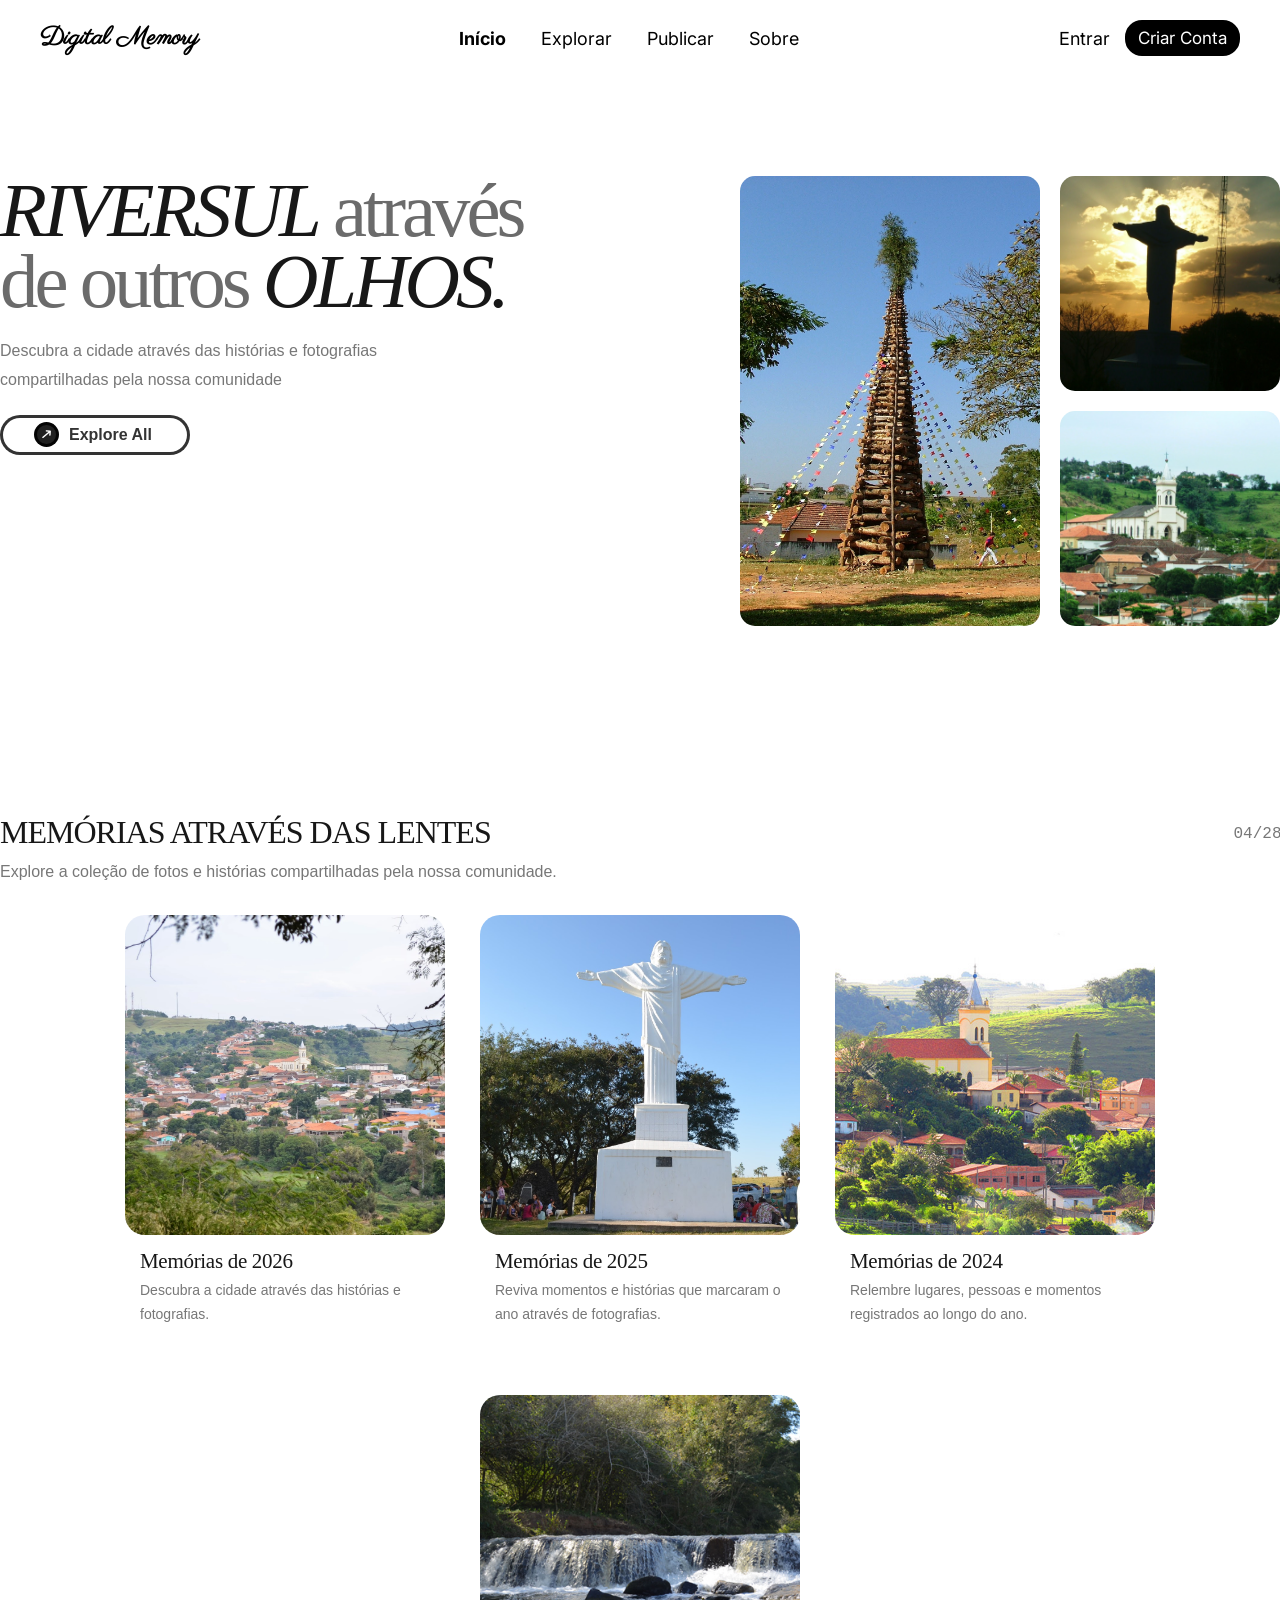
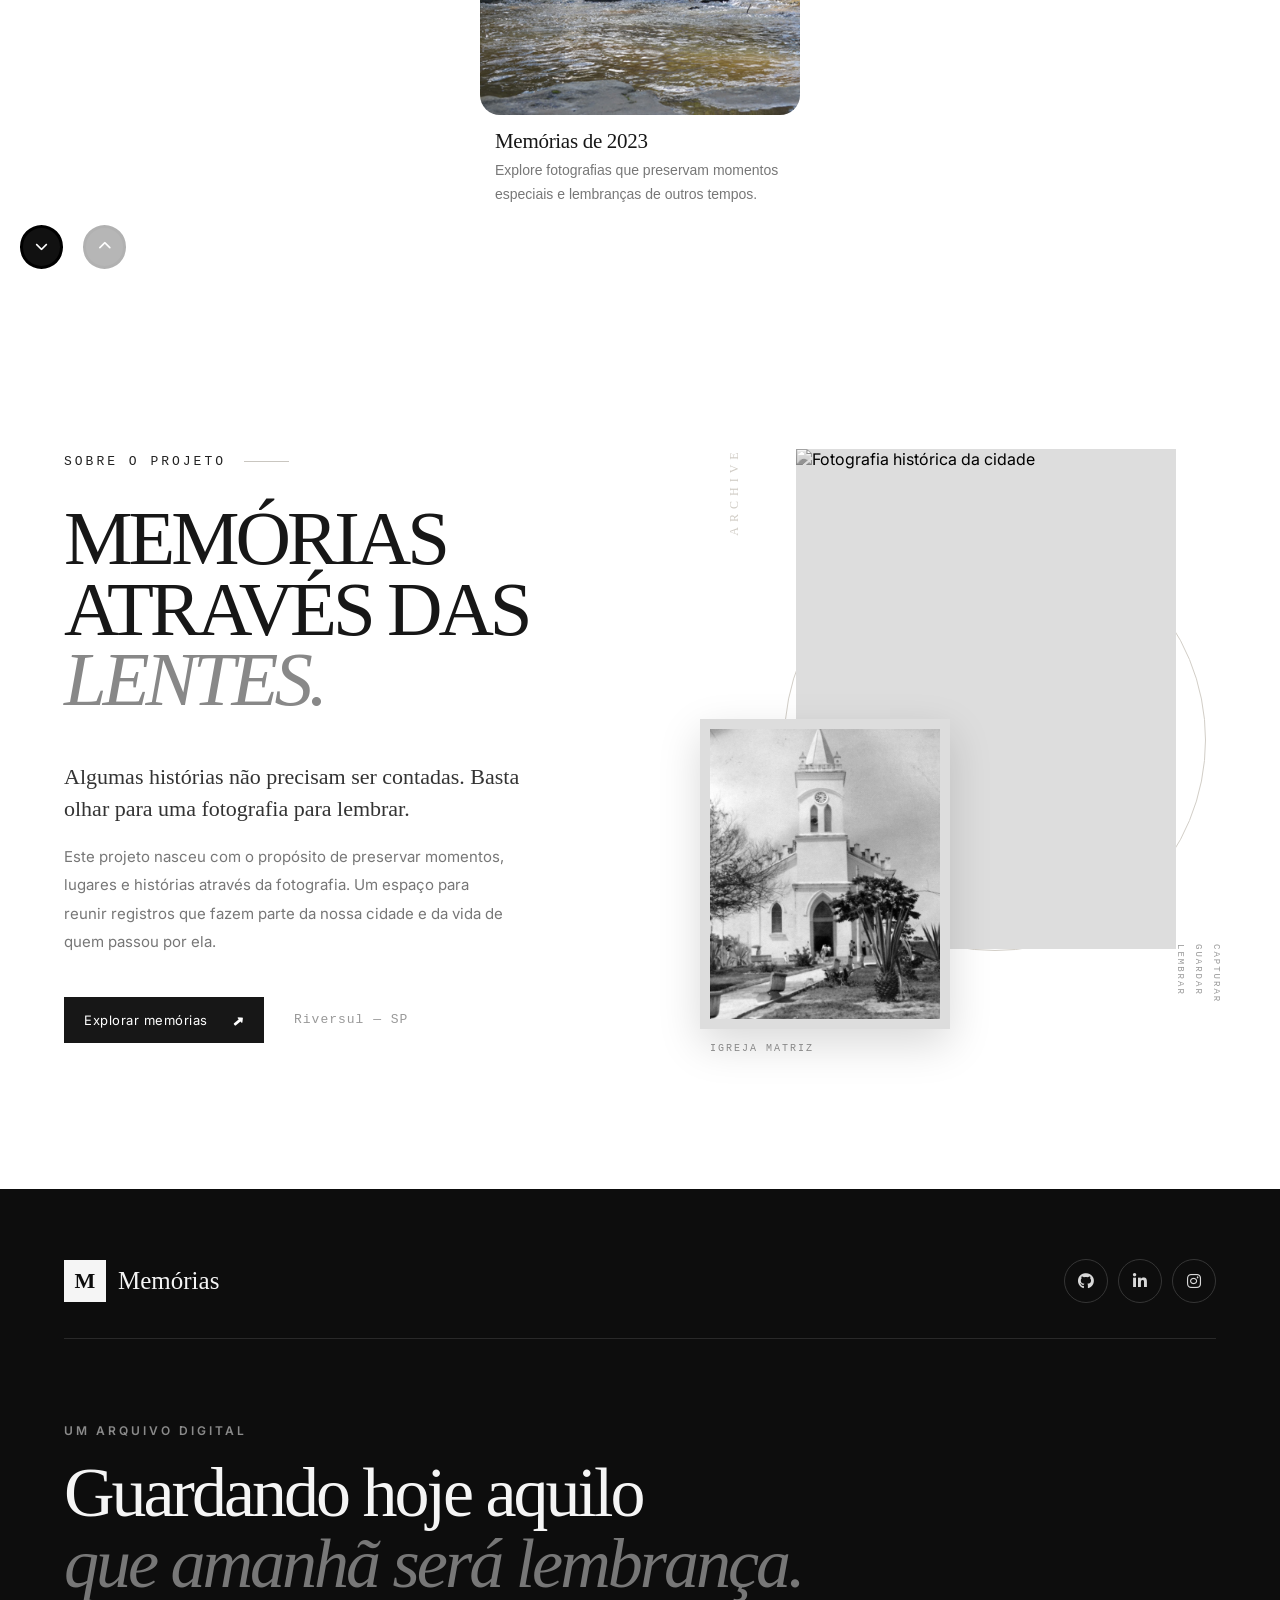
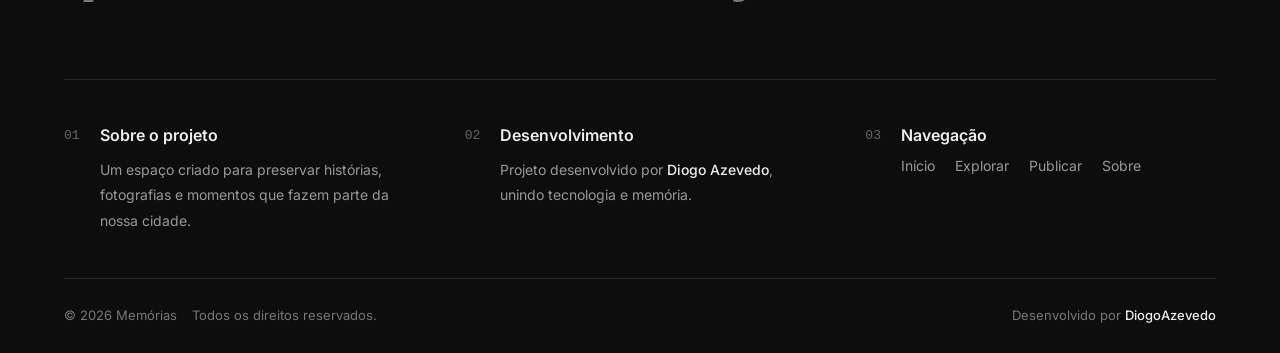
==== commit 05207e59: "adiciona navegacao e animacoes na sessao galeria com JS" ====
--- a/index.html
+++ b/index.html
@@ -27,9 +27,9 @@
         <div class="logo">Digital Memory</div>
         <ul class="nav-links">
             <li><a href="#" style="font-weight: 700;">Início</a></li>
-            <li><a href="#">Explorar</a></li>
-            <li><a href="#">Publicar</a></li>
-            <li><a href="#">Sobre</a></li>
+            <li><a href="#" class="linha">Explorar</a></li>
+            <li><a href="#" class="linha">Publicar</a></li>
+            <li><a href="#" class="linha">Sobre</a></li>
         </ul>
 
         <div class="opcoes_login">
@@ -55,10 +55,22 @@
 
                         </p>
 
-                        <div class="hero-action">
-                            <a href="#">VER COLEÇAO</a>
-                            <i class="fa-solid fa-angles-right"></i>
-                        </div>
+
+                        <button class="botao" style="--clr: #7808d0">
+
+                            <span class="botao-icone-wrapper">
+
+
+                                <i class="fa-solid fa-arrow-right-long botao-icone"></i>
+
+
+                                <i class="fa-solid fa-arrow-right-long botao-icone-secundario"></i>
+
+                            </span>
+
+                            Explore All
+
+                        </button>
                     </div>
 
                     <div class="hero-fotos">
@@ -93,27 +105,30 @@
 
             <section class="section-galeria">
                 <div class="hero-galeria">
-                    <div class="info-galeria">
-                        <div class="galeria-titulo-paragrafo">
-                            <h2>MEMÓRIAS ATRAVÉS DAS LENTES</h2>
-                            <p>Explore a coleção de fotos e histórias compartilhadas pela nossa comunidade.</p>
-                        </div>
-                        <div class="contador-galeria">
-                            <span id="galeria-atual">04</span>
-                            <span>/</span>
-                            <span id="total-galerias">26</span>
-                        </div>
-                    </div>
+
 
                     <div class="grid-fotos">
 
+                        <div class="info-galeria">
+                            <div class="galeria-titulo-paragrafo">
+                                <h2>MEMÓRIAS ATRAVÉS DAS LENTES</h2>
+                                <p>Explore a coleção de fotos e histórias compartilhadas pela nossa comunidade.</p>
+                            </div>
+
+                            <div class="contador-galeria">
+                                <span id="galeria-atual"></span>
+                                <span>/</span>
+                                <span id="total-galerias"></span>
+                            </div>
+                        </div>
+
                         <div class="card-fotos">
                             <div class="galeria-foto">
                                 <img src="assets/image/Galeria/galeria-card-1.JPG" alt="Foto de Riversul">
                             </div>
                             <div class="card-info">
                                 <h2>Memórias de 2026</h2>
-                                <p>Descubra a cidade através das histórias e fotografias</p>
+                                <p>Descubra a cidade através das histórias e fotografias.</p>
                             </div>
                         </div>
 
@@ -143,11 +158,263 @@
                             </div>
                             <div class="card-info">
                                 <h2>Memórias de 2023</h2>
-                                <p>Explore fotografias que preservam momentos especiais e lembranças de outros tempos.
-                                </p>
-                            </div>
-                        </div>
-
+                                <p>Explore fotografias que preservam momentos especiais e lembranças de outros
+                                    tempos.</p>
+                            </div>
+                        </div>
+
+                        <div class="card-fotos">
+                            <div class="galeria-foto">
+                                <img src="assets/image/Galeria/galeria-card-1.JPG" alt="Foto de Riversul">
+                            </div>
+                            <div class="card-info">
+                                <h2>Memórias de 2022</h2>
+                                <p>Registros de um ano marcado por encontros, mudanças e novas lembranças.</p>
+                            </div>
+                        </div>
+
+                        <div class="card-fotos">
+                            <div class="galeria-foto">
+                                <img src="assets/image/Galeria/galeria-card-2.JPG" alt="Foto de Riversul">
+                            </div>
+                            <div class="card-info">
+                                <h2>Memórias de 2021</h2>
+                                <p>Momentos que permanecem vivos através das imagens e das lembranças.</p>
+                            </div>
+                        </div>
+
+                        <div class="card-fotos">
+                            <div class="galeria-foto">
+                                <img src="assets/image/Galeria/galeria-card-3.JPG" alt="Foto de Riversul">
+                            </div>
+                            <div class="card-info">
+                                <h2>Memórias de 2020</h2>
+                                <p>Um olhar sobre os momentos que fizeram parte de um ano inesquecível.</p>
+                            </div>
+                        </div>
+
+                        <div class="card-fotos">
+                            <div class="galeria-foto">
+                                <img src="assets/image/Galeria/galeria-card-4.JPG" alt="Foto de Riversul">
+                            </div>
+                            <div class="card-info">
+                                <h2>Memórias de 2019</h2>
+                                <p>Fotografias que guardam histórias, encontros e momentos especiais.</p>
+                            </div>
+                        </div>
+
+                        <div class="card-fotos">
+                            <div class="galeria-foto">
+                                <img src="assets/image/Galeria/galeria-card-1.JPG" alt="Foto de Riversul">
+                            </div>
+                            <div class="card-info">
+                                <h2>Memórias de 2018</h2>
+                                <p>Relembre cenas do cotidiano e histórias registradas naquele ano.</p>
+                            </div>
+                        </div>
+
+                        <div class="card-fotos">
+                            <div class="galeria-foto">
+                                <img src="assets/image/Galeria/galeria-card-2.JPG" alt="Foto de Riversul">
+                            </div>
+                            <div class="card-info">
+                                <h2>Memórias de 2017</h2>
+                                <p>Registros de pessoas, lugares e momentos que merecem ser lembrados.</p>
+                            </div>
+                        </div>
+
+                        <div class="card-fotos">
+                            <div class="galeria-foto">
+                                <img src="assets/image/Galeria/galeria-card-3.JPG" alt="Foto de Riversul">
+                            </div>
+                            <div class="card-info">
+                                <h2>Memórias de 2016</h2>
+                                <p>Uma coleção de lembranças que atravessaram o tempo através das lentes.</p>
+                            </div>
+                        </div>
+
+                        <div class="card-fotos">
+                            <div class="galeria-foto">
+                                <img src="assets/image/Galeria/galeria-card-4.JPG" alt="Foto de Riversul">
+                            </div>
+                            <div class="card-info">
+                                <h2>Memórias de 2015</h2>
+                                <p>Histórias registradas em imagens para nunca serem esquecidas.</p>
+                            </div>
+                        </div>
+
+                        <div class="card-fotos">
+                            <div class="galeria-foto">
+                                <img src="assets/image/Galeria/galeria-card-1.JPG" alt="Foto de Riversul">
+                            </div>
+                            <div class="card-info">
+                                <h2>Memórias de 2014</h2>
+                                <p>Fotografias que revelam um pouco da vida e das histórias daquele período.</p>
+                            </div>
+                        </div>
+
+                        <div class="card-fotos">
+                            <div class="galeria-foto">
+                                <img src="assets/image/Galeria/galeria-card-2.JPG" alt="Foto de Riversul">
+                            </div>
+                            <div class="card-info">
+                                <h2>Memórias de 2013</h2>
+                                <p>Reviva momentos simples que se transformaram em grandes lembranças.</p>
+                            </div>
+                        </div>
+
+                        <div class="card-fotos">
+                            <div class="galeria-foto">
+                                <img src="assets/image/Galeria/galeria-card-3.JPG" alt="Foto de Riversul">
+                            </div>
+                            <div class="card-info">
+                                <h2>Memórias de 2012</h2>
+                                <p>Registros de uma época que continua presente através das fotografias.</p>
+                            </div>
+                        </div>
+
+                        <div class="card-fotos">
+                            <div class="galeria-foto">
+                                <img src="assets/image/Galeria/galeria-card-4.JPG" alt="Foto de Riversul">
+                            </div>
+                            <div class="card-info">
+                                <h2>Memórias de 2011</h2>
+                                <p>Histórias e momentos cotidianos preservados pelas lentes da comunidade.</p>
+                            </div>
+                        </div>
+
+                        <div class="card-fotos">
+                            <div class="galeria-foto">
+                                <img src="assets/image/Galeria/galeria-card-1.JPG" alt="Foto de Riversul">
+                            </div>
+                            <div class="card-info">
+                                <h2>Memórias de 2010</h2>
+                                <p>Um registro de lugares e pessoas que fizeram parte daquela época.</p>
+                            </div>
+                        </div>
+
+                        <div class="card-fotos">
+                            <div class="galeria-foto">
+                                <img src="assets/image/Galeria/galeria-card-2.JPG" alt="Foto de Riversul">
+                            </div>
+                            <div class="card-info">
+                                <h2>Memórias de 2009</h2>
+                                <p>Fotografias que preservam detalhes de uma cidade em constante transformação.</p>
+                            </div>
+                        </div>
+
+                        <div class="card-fotos">
+                            <div class="galeria-foto">
+                                <img src="assets/image/Galeria/galeria-card-3.JPG" alt="Foto de Riversul">
+                            </div>
+                            <div class="card-info">
+                                <h2>Memórias de 2008</h2>
+                                <p>Relembre momentos, paisagens e histórias guardadas pelas fotografias.</p>
+                            </div>
+                        </div>
+
+                        <div class="card-fotos">
+                            <div class="galeria-foto">
+                                <img src="assets/image/Galeria/galeria-card-4.JPG" alt="Foto de Riversul">
+                            </div>
+                            <div class="card-info">
+                                <h2>Memórias de 2007</h2>
+                                <p>Uma viagem pelas lembranças e pelos momentos que marcaram aquela época.</p>
+                            </div>
+                        </div>
+
+                        <div class="card-fotos">
+                            <div class="galeria-foto">
+                                <img src="assets/image/Galeria/galeria-card-1.JPG" alt="Foto de Riversul">
+                            </div>
+                            <div class="card-info">
+                                <h2>Memórias de 2006</h2>
+                                <p>Registros que ajudam a contar a história da cidade através do tempo.</p>
+                            </div>
+                        </div>
+
+                        <div class="card-fotos">
+                            <div class="galeria-foto">
+                                <img src="assets/image/Galeria/galeria-card-2.JPG" alt="Foto de Riversul">
+                            </div>
+                            <div class="card-info">
+                                <h2>Memórias de 2005</h2>
+                                <p>Momentos antigos que continuam vivos nas lembranças de quem os viveu.</p>
+                            </div>
+                        </div>
+
+                        <div class="card-fotos">
+                            <div class="galeria-foto">
+                                <img src="assets/image/Galeria/galeria-card-3.JPG" alt="Foto de Riversul">
+                            </div>
+                            <div class="card-info">
+                                <h2>Memórias de 2004</h2>
+                                <p>Fotografias que revelam histórias e lembranças de uma época especial.</p>
+                            </div>
+                        </div>
+
+                        <div class="card-fotos">
+                            <div class="galeria-foto">
+                                <img src="assets/image/Galeria/galeria-card-4.JPG" alt="Foto de Riversul">
+                            </div>
+                            <div class="card-info">
+                                <h2>Memórias de 2003</h2>
+                                <p>Uma coleção de registros que mantém vivas as memórias do passado.</p>
+                            </div>
+                        </div>
+
+                        <div class="card-fotos">
+                            <div class="galeria-foto">
+                                <img src="assets/image/Galeria/galeria-card-1.JPG" alt="Foto de Riversul">
+                            </div>
+                            <div class="card-info">
+                                <h2>Memórias de 2002</h2>
+                                <p>Histórias antigas preservadas em fotografias para as próximas gerações.</p>
+                            </div>
+                        </div>
+
+                        <div class="card-fotos">
+                            <div class="galeria-foto">
+                                <img src="assets/image/Galeria/galeria-card-2.JPG" alt="Foto de Riversul">
+                            </div>
+                            <div class="card-info">
+                                <h2>Memórias de 2001</h2>
+                                <p>Recordações de uma época guardadas através das lentes e da memória.</p>
+                            </div>
+                        </div>
+
+                        <div class="card-fotos">
+                            <div class="galeria-foto">
+                                <img src="assets/image/Galeria/galeria-card-3.JPG" alt="Foto de Riversul">
+                            </div>
+                            <div class="card-info">
+                                <h2>Memórias de 2000</h2>
+                                <p>Um retrato do passado e das histórias que continuam fazendo parte da nossa
+                                    memória.</p>
+                            </div>
+                        </div>
+
+                        <div class="card-fotos">
+                            <div class="galeria-foto">
+                                <img src="assets/image/Galeria/galeria-card-3.JPG" alt="Foto de Riversul">
+                            </div>
+                            <div class="card-info">
+                                <h2>Memórias dos demais anos</h2>
+                                <p>Um retrato do passado e das histórias que continuam fazendo parte da nossa
+                                    memória.</p>
+                            </div>
+                        </div>
+
+                    </div>
+
+
+                    <div class="ver-mais-galeria-container">
+                        <button class="btn-ver-mais" id="btn-ver-mais">
+                            <i class="fa-solid fa-chevron-down"></i>
+                        </button>
+                        <button class="btn-ver-menos">
+                            <i class="fa-solid fa-chevron-up"></i>
+                        </button>
                     </div>
                 </div>
             </section>
@@ -345,5 +612,7 @@
 
 
 </body>
+<script src="https://cdn.jsdelivr.net/npm/gsap@3.13.0/dist/gsap.min.js"></script>
+<script src="js/sessao-galeria.js"></script>
 
 </html>
--- a/css/style.css
+++ b/css/style.css
@@ -26,3 +26,5 @@
 }
 
 
+
+
--- a/css/nav-bar.css
+++ b/css/nav-bar.css
@@ -1,38 +1,58 @@
-.navbar{
+.navbar {
     display: flex;
     justify-content: space-between;
     align-items: center;
     padding: 20px 40px;
 }
-.navbar .logo{
+
+.navbar .logo {
     font-size: 25px;
     font-weight: 600;
     font-family: 'Parisienne', cursive;
     color: rgb(0, 0, 0);
 }
-.nav-links{
+
+.nav-links {
     display: flex;
     list-style: none;
     gap: 35px;
 }
 
-li a{
+li a {
+    text-decoration: none;
+    color: rgb(0, 0, 0);
+    font-size: 18px;
+    position: relative;
+}
+
+li .linha::after {
+    content: "";
+    position: absolute;
+    left: 0;
+    bottom: 0;
+    width: 0px;
+    height: 2px;
+    background: #3d3d3d;
+    transition: width 0.35s ease;
+}
+
+li .linha:hover::after {
+    width: 80%;
+}
+
+.opcoes_login {
+    display: flex;
+    gap: 15px;
+    align-items: center;
+}
+
+.opcoes_login a {
     text-decoration: none;
     color: rgb(0, 0, 0);
     font-size: 18px;
 }
 
-.opcoes_login{
-    display: flex;
-    gap: 15px;
-    align-items: center;
-}
-.opcoes_login a{
-    text-decoration: none;
-    color: rgb(0, 0, 0);
-    font-size: 18px;
-}
-.opcoes_login .criar-conta{
+.opcoes_login .criar-conta {
     background-color: rgb(0, 0, 0);
     color: rgb(255, 255, 255);
     padding: 5px 10px;
@@ -40,10 +60,11 @@
     border-radius: 17px;
     font-size: 17px;
 }
-.opcoes_login .criar-conta:hover{
+
+.opcoes_login .criar-conta:hover {
     background-color: rgb(255, 255, 255);
     color: rgb(0, 0, 0);
     transition: 0.3s;
     font-weight: 400;
     border: 3px solid rgb(0, 0, 0);
-}+}
--- a/css/hero.css
+++ b/css/hero.css
@@ -24,25 +24,20 @@
  
 .hero-text h1 { 
     margin: 0; 
-
     font-family: Georgia, "Times New Roman", serif;
     font-size: clamp(50px, 6vw, 82px);
     font-weight: 400;
-
     line-height: .92;
     letter-spacing: -4px;
-
     color: #171717;
 } 
  
 .hero-text p { 
     max-width: 400px; 
     margin-top: 20px; 
-
     font-family: Arial, sans-serif;
     font-size: 16px; 
     line-height: 1.8;
-
     color: #777;
 } 
  
@@ -53,14 +48,11 @@
     padding: 5px 10px; 
     border: 3px solid rgb(0, 0, 0); 
     border-radius: 17px; 
-
     font-family: Arial, sans-serif;
     font-size: 15px; 
-
     justify-content: center; 
     text-align: center; 
     width: 200px; 
-
     gap: 10px; 
     margin-top: 20px; 
 } 
@@ -120,7 +112,6 @@
 .grupo-duas-fotos { 
     width: 220px; 
     height: 450px; 
- 
     display: flex; 
     flex-direction: column; 
     gap: 20px; 
@@ -137,4 +128,74 @@
     object-fit: cover; 
     display: block; 
     border-radius: 15px; 
+}
+
+
+.botao {
+    line-height: 1;
+    text-decoration: none;
+    width: 190px;
+    height: 40px;
+    display: inline-flex;
+    align-items: center;
+    justify-content: center;
+    border: 3px solid #000000cc;
+    cursor: pointer;
+    gap: 10px;
+    background-color: #fff;
+    color: #000000cc;
+    font-size: 16px;
+    font-weight: 600;
+    border-radius: 10rem;
+    padding: 0.75rem 1.5rem;
+    padding-left: 20px;
+    margin-top: 20px;
+    white-space: nowrap;
+    overflow: hidden;
+    transition: background-color 0.3s, color 0.3s;
+}
+
+
+
+.botao-icone-wrapper {
+    width: 25px;
+    height: 25px;
+    position: relative;
+    border: 3px solid #000000de;
+    color: #fff;
+    background-color: #000000de;
+    border-radius: 50%;
+    display: grid;
+    place-items: center;
+    overflow: hidden;
+}
+
+.botao-icone {
+    font-size: 11px;
+    transform: rotate(320deg);
+}
+
+.botao-icone-secundario {
+    position: absolute;
+    font-size: 11px;
+    transform: translate(-150%, 150%) rotate(320deg);
+}
+
+.botao:hover {
+    background-color: #000000de;
+    color: #fff;
+}
+.botao:hover .botao-icone-wrapper {
+    color: #000;
+    background-color: #fff;
+}
+
+.botao:hover .botao-icone {
+    transition: transform 0.3s ease-in-out;
+    transform: translate(150%, -150%) rotate(320deg);
+}
+
+.botao:hover .botao-icone-secundario {
+    transition: transform 0.3s ease-in-out 0.1s;
+    transform: translate(0) rotate(320deg);
 }
--- a/css/sessao-galeria.css
+++ b/css/sessao-galeria.css
@@ -31,29 +31,22 @@
 
 .galeria-titulo-paragrafo h2 {
     margin: 0;
-
     font-family: Georgia, "Times New Roman", serif;
     font-size: 32px;
     font-weight: 400;
-
     line-height: 1;
     letter-spacing: -1px;
-
     color: #171717;
 }
 
 
 .galeria-titulo-paragrafo p {
     margin: 0;
-
     max-width: 600px;
-
     font-family: Arial, sans-serif;
     font-size: 16px;
     font-weight: 400;
-
     line-height: 1.7;
-
     color: #777;
 }
 
@@ -61,16 +54,13 @@
 .contador-galeria {
     height: 35px;
     width: 45px;
-
     align-items: center;
     justify-content: center;
     text-align: center;
     display: flex;
-
     font-family: monospace;
     font-size: 16px;
     font-weight: 400;
-
     color: #777;
 }
 
@@ -80,7 +70,7 @@
     justify-content: center;
     display: flex;
     flex-wrap: wrap;
-    gap: 20px;
+    gap: 30px;
     margin-top: 40px;
 }
 
@@ -118,28 +108,58 @@
 
 .card-info h2 {
     margin: 0;
-
     font-family: Georgia, "Times New Roman", serif;
     font-size: 21px;
     font-weight: 400;
-
     line-height: 1.2;
     letter-spacing: -0.3px;
-
     color: #171717;
 }
 
 
 .card-info p {
     margin: 0;
-
     font-family: Arial, sans-serif;
     font-size: 14px;
     font-weight: 400;
+    line-height: 1.7;
+    color: #777;
+    overflow-wrap: break-word;
+}
 
-    line-height: 1.7;
+.ver-mais-galeria-container {
+    width: 100%;
+    display: flex;
+    justify-content: flex-start;
+    gap: 20px;
+    margin-top: -20px;
+    margin-bottom: 40px;
+}
 
-    color: #777;
+.ver-mais-galeria-container .btn-ver-mais {
+    margin-left: 20px;
+}
 
-    overflow-wrap: break-word;
-}+.btn-ver-mais,
+.btn-ver-menos {
+    display: flex;
+    align-items: center;
+    justify-content: center;
+    gap: 12px;
+    padding: 12px;
+    background: #111;
+    color: #fff;
+    border-radius: 50%;
+    border: 3px solid black;
+    cursor: pointer;
+}
+
+.btn-ver-mais i {
+    display: flex;
+    align-items: center;
+    justify-content: center;
+    font-size: 13px;
+    line-height: 1;
+}
+
+
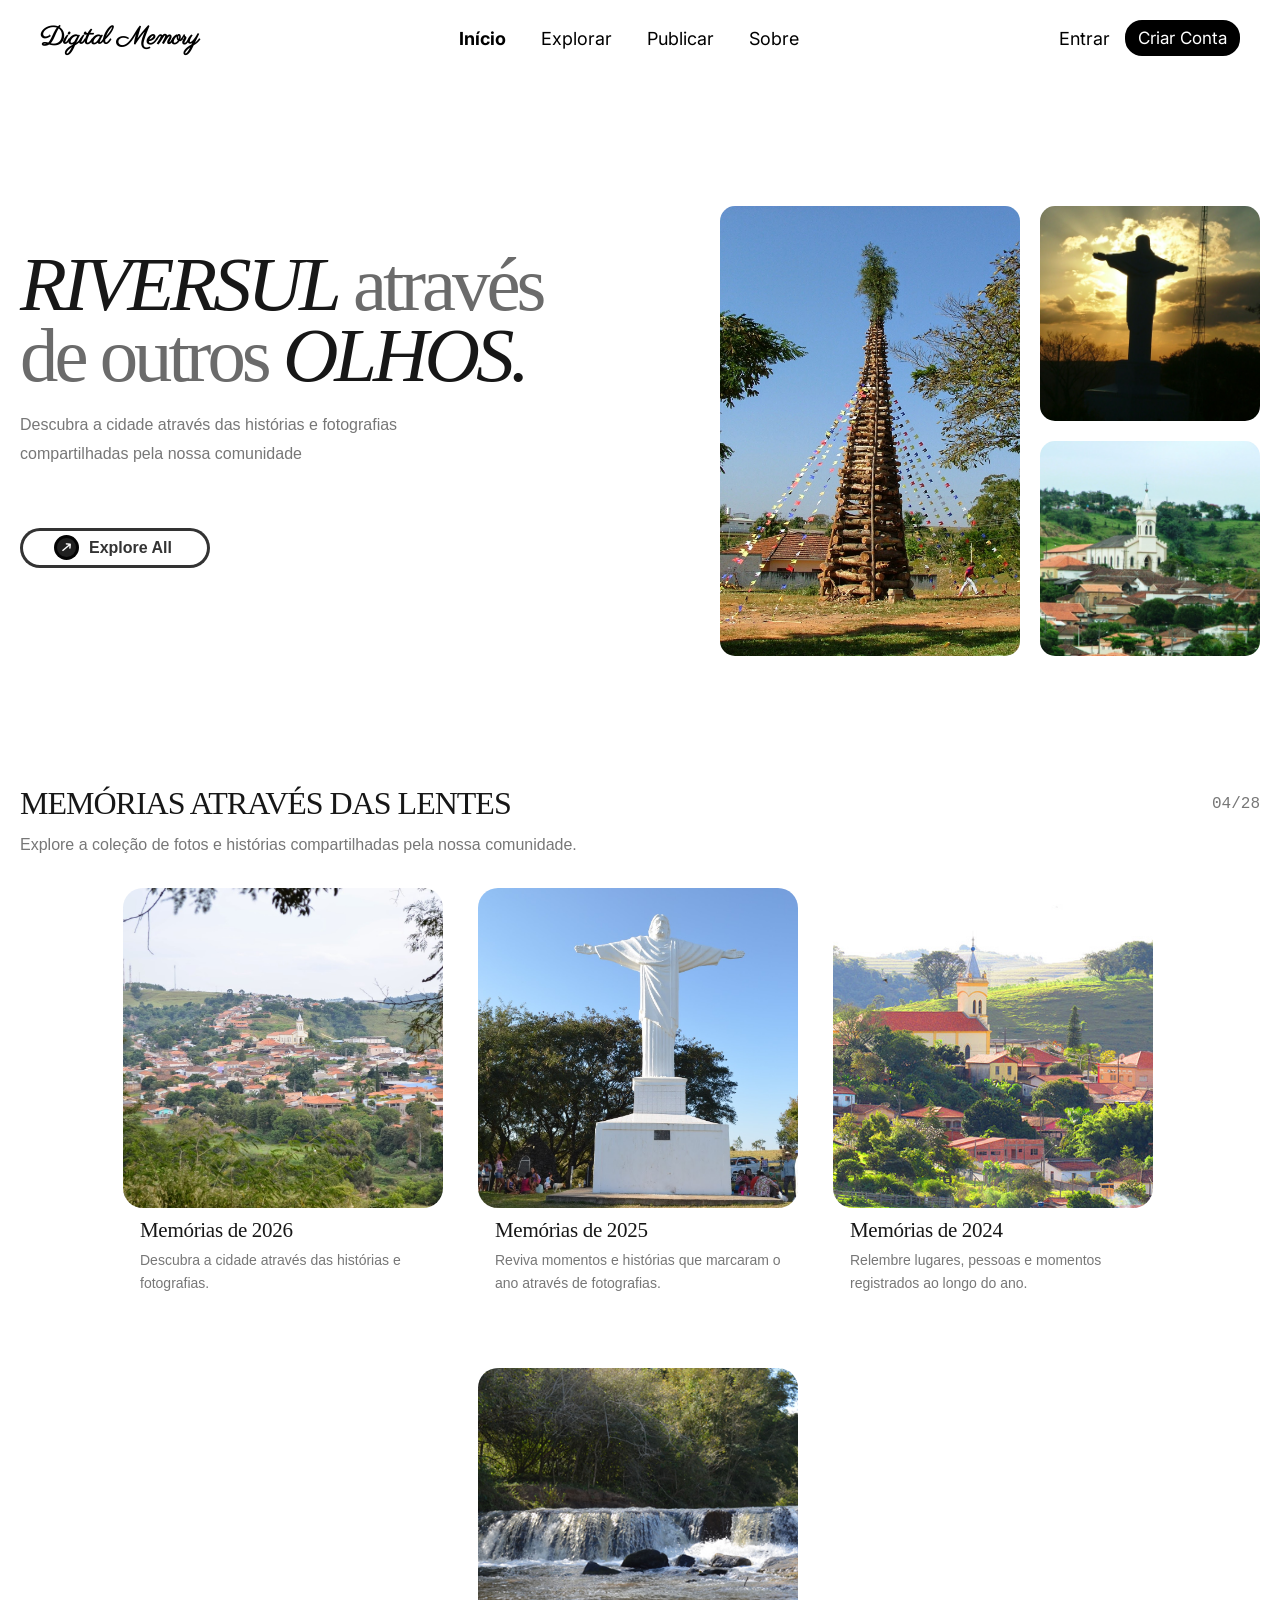
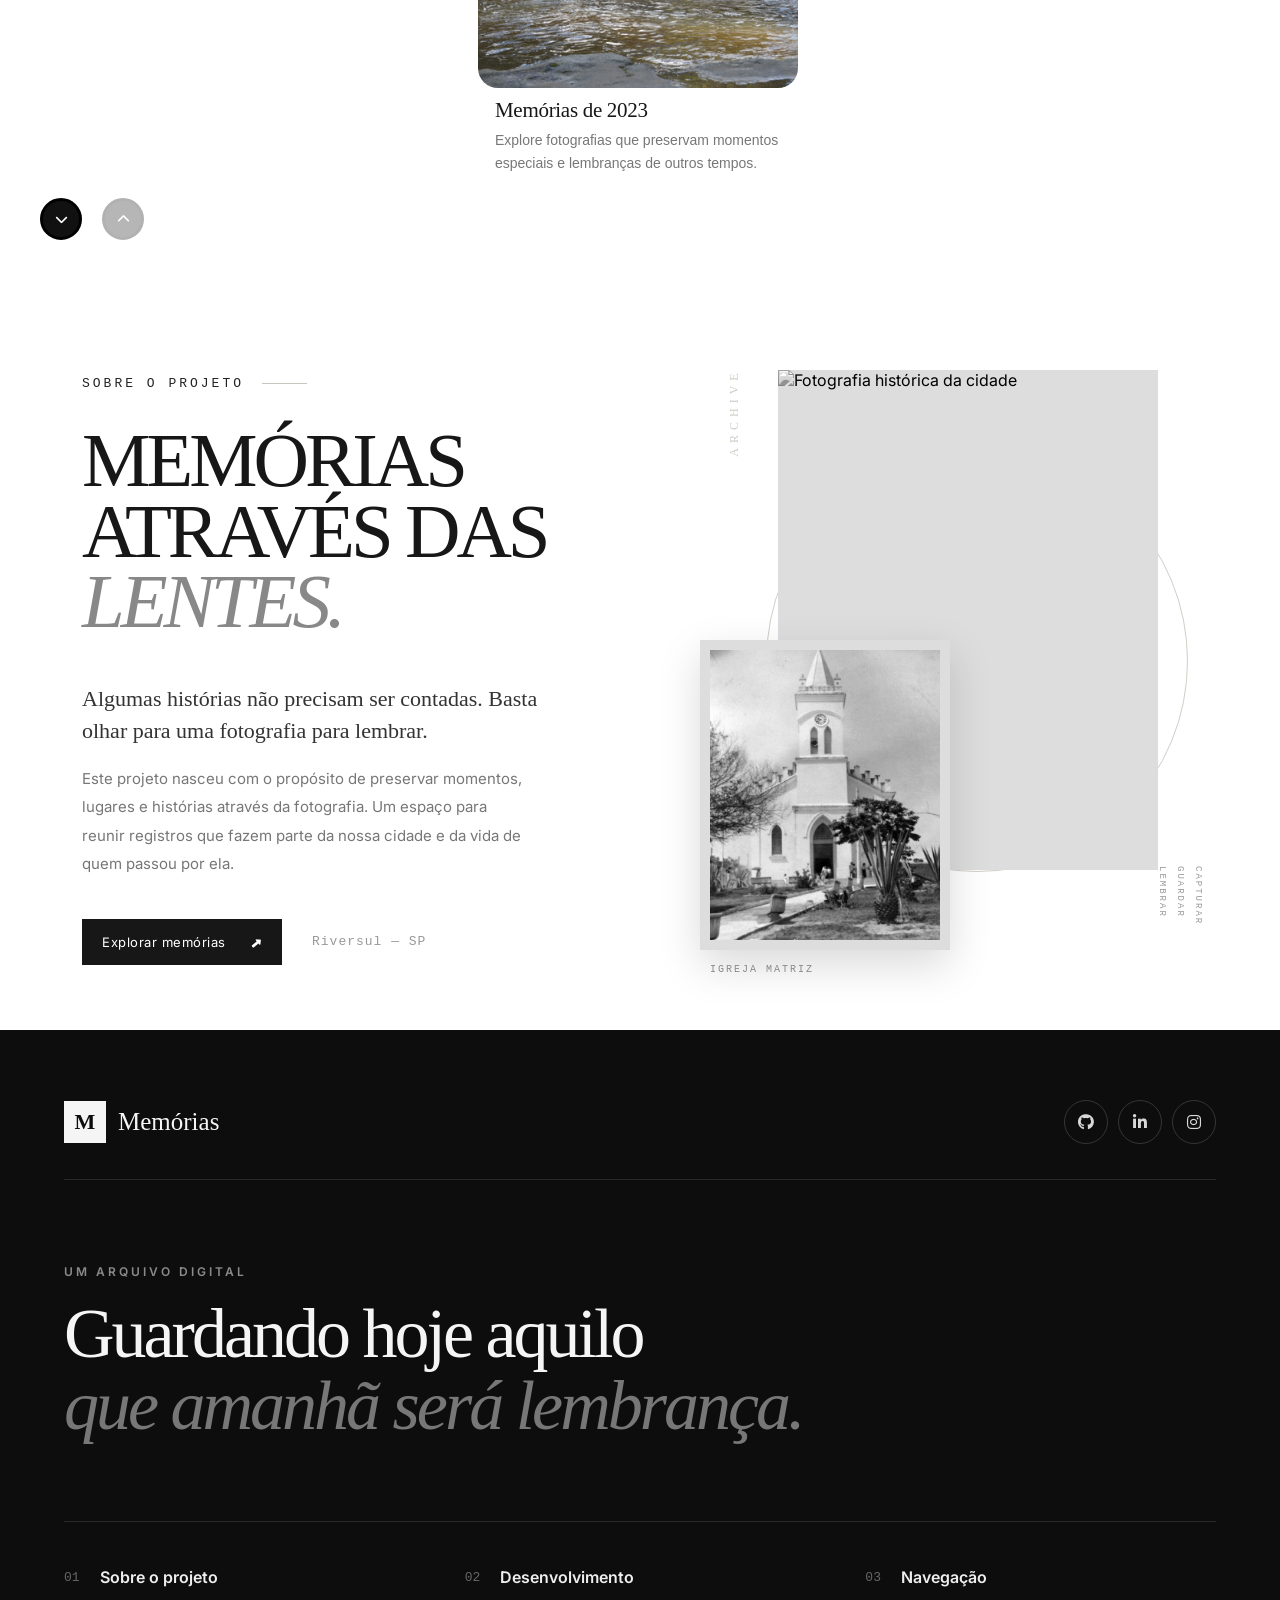
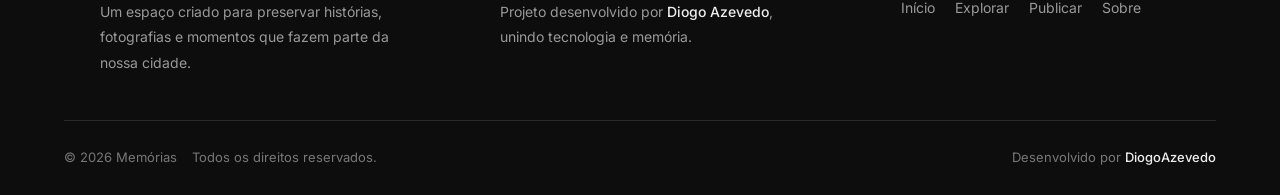
==== commit b8d5959d: "Navbar-mobile criada, e responsividade em todo projeto" ====
--- a/index.html
+++ b/index.html
@@ -37,6 +37,33 @@
             <a href="#" class="criar-conta">Criar Conta</a>
         </div>
 
+
+    </nav>
+
+
+
+    <nav class="navbar-mobile">
+
+        <div class="logo-mobile">Digital Memory</div>
+
+        <div class="opcoes_login-mobile">
+            <a href="#" class="criar-conta-mobile">Criar Conta</a>
+        </div>
+
+        <div class="menu-mobile">
+            <button class="menu-btn-mobile" aria-label="Abrir menu" type="button">
+                <i class="fa-solid fa-bars-staggered"></i>
+            </button>
+
+            <ul class="nav-links-mobile">
+                <li class="login-menu-mobile"><a href="#">Entrar</a></li>
+                <li><a href="#" class="ativo">Início</a></li>
+                <li><a href="#">Explorar</a></li>
+                <li><a href="#">Publicar</a></li>
+                <li><a href="#">Sobre</a></li>
+            </ul>
+        </div>
+
     </nav>
 
     <main>
@@ -46,61 +73,65 @@
                 <div class="hero">
 
                     <div class="hero-text">
-                        <h1><em>RIVERSUL</em> <span style="color: rgb(107, 107, 107);">através</span> <br> <span
-                                style="color: rgb(107, 107, 107);">de outros</span> <em>OLHOS.</em></h1>
+
+                        <h1>
+                            <em>RIVERSUL</em>
+                            <span>através</span>
+                            <br>
+                            <span>de outros</span>
+                            <em>OLHOS.</em>
+                        </h1>
 
                         <p>
                             Descubra a cidade através das histórias e
                             fotografias compartilhadas pela nossa comunidade
-
                         </p>
 
-
-                        <button class="botao" style="--clr: #7808d0">
-
-                            <span class="botao-icone-wrapper">
-
-
-                                <i class="fa-solid fa-arrow-right-long botao-icone"></i>
-
-
-                                <i class="fa-solid fa-arrow-right-long botao-icone-secundario"></i>
-
-                            </span>
-
-                            Explore All
-
-                        </button>
                     </div>
 
                     <div class="hero-fotos">
 
+                        <!-- Foto grande -->
                         <div class="grupo-uma-foto">
-                            <div class="fotos-inicial foto-1">
-                                <img class="foto-1" src="assets/image//Hero-section/DigitalMemory_inicial1.jpg"
-                                    alt="Foto de Riversul">
-                            </div>
-                        </div>
-
+
+                            <div class="fotos-inicial">
+                                <img src="assets/image/Hero-section/DigitalMemory_inicial1.jpg" alt="Foto de Riversul">
+                            </div>
+
+                        </div>
+
+                        <!-- Duas fotos menores -->
                         <div class="grupo-duas-fotos">
 
-                            <div class="fotos-inicial foto-2">
-                                <img src="assets/image//Hero-section/MemoryDigital_inicio2.jpg" alt="Foto de Riversul">
-                            </div>
-
-                            <div class="fotos-inicial foto-3">
-                                <img src="assets/image//Hero-section/MemoryDigital_inicio3.JPG" alt="Foto de Riversul">
-                            </div>
-                        </div>
-
-                    </div>
-
-                </div>
-                <!--
-                <div class="hero-action">
-                    <a href="fotos.html">Explorar fotos</a>
-                </div>
-                -->
+                            <div class="fotos-inicial">
+                                <img src="assets/image/Hero-section/MemoryDigital_inicio2.jpg" alt="Foto de Riversul">
+                            </div>
+
+                            <div class="fotos-inicial">
+                                <img src="assets/image/Hero-section/MemoryDigital_inicio3.JPG" alt="Foto de Riversul">
+                            </div>
+
+                        </div>
+
+                    </div>
+
+                    <!-- Botao -->
+                    <button class="botao">
+
+                        <span class="botao-icone-wrapper">
+
+                            <i class="fa-solid fa-arrow-right-long botao-icone"></i>
+
+                            <i class="fa-solid fa-arrow-right-long botao-icone-secundario"></i>
+
+                        </span>
+
+                        Explore All
+
+                    </button>
+
+                </div>
+
             </section>
 
             <section class="section-galeria">
--- a/css/style.css
+++ b/css/style.css
@@ -25,6 +25,3 @@
     height: 100%;
 }
 
-
-
-
--- a/css/nav-bar.css
+++ b/css/nav-bar.css
@@ -68,3 +68,160 @@
     font-weight: 400;
     border: 3px solid rgb(0, 0, 0);
 }
+
+
+/* Navbar mobile fica escondida ate 768px */
+.navbar-mobile {
+    display: none;
+}
+
+
+/* Tela mobile */
+@media (max-width: 768px) {
+
+    /* esconde a navbar quando chaga 769px */
+    .navbar {
+        display: none !important;
+    }
+
+
+    /* Navbar mobile */
+    .navbar-mobile {
+        display: flex;
+        align-items: center;
+        padding: 18px 15px;
+        position: relative;
+        z-index: 1000;
+    }
+
+
+    .logo-mobile {
+        font-family: 'Parisienne', cursive;
+        font-size: 22px;
+        font-weight: 600;
+        color: #000;
+        white-space: nowrap;
+    }
+
+
+    /*lugar do botao criar conta */
+    .opcoes_login-mobile {
+        display: flex;
+        align-items: center;
+        margin-left: auto;
+        margin-right: 10px;
+    }
+
+
+    /* botao criar conta */
+    .criar-conta-mobile {
+        text-decoration: none;
+        color: #fff;
+        background-color: #000;
+        padding: 7px 9px;
+        border: 2px solid #000;
+        border-radius: 20px;
+        font-size: 13px;
+        font-weight: 500;
+        transition: all 0.3s ease;
+    }
+
+
+
+    .criar-conta-mobile:hover {
+        background-color: #fff;
+        color: #000;
+    }
+
+
+
+    .menu-mobile {
+        position: relative;
+    }
+    .menu-btn-mobile {
+        width: 40px;
+        height: 40px;
+        display: flex;
+        align-items: center;
+        justify-content: center;
+        border: none;
+        background: transparent;
+        cursor: pointer;
+        font-size: 20px;
+        color: #000;
+        padding: 5px;
+        transition: transform 0.3s ease;
+    }
+
+
+    .menu-btn-mobile:hover {
+        transform: scale(1.08);
+    }
+    /* Lista do menu */
+    .nav-links-mobile {
+        position: absolute;
+        top: 52px;
+        right: 0;
+        width: 190px;
+        margin: 0;
+        padding: 8px;
+        list-style: none;
+        background-color: rgba(255, 255, 255, 0.97);
+        border: 1px solid #e5e5e5;
+        border-radius: 14px;
+        box-shadow: 0 12px 35px rgba(0, 0, 0, 0.12);
+        opacity: 0;
+        visibility: hidden;
+        transform: translateY(-8px) scale(0.97);
+        transition:
+            opacity 0.25s ease,
+            transform 0.25s ease,
+            visibility 0.25s ease;
+    }
+
+    /* Menu aberto */
+    .nav-links-mobile.ativo {
+        opacity: 1;
+        visibility: visible;
+        transform: translateY(0) scale(1);
+    }
+
+    /* itens do menu */
+    .nav-links-mobile li {
+        width: 100%;
+    }
+
+    /* links */
+    .nav-links-mobile li a {
+        display: block;
+        padding: 12px 14px;
+        text-decoration: none;
+        color: #222;
+        font-size: 16px;
+        border-radius: 9px;
+        transition: all 0.25s ease;
+    }
+
+    .nav-links-mobile li a:hover {
+        background-color: #f3f3f3;
+        padding-left: 18px;
+    }
+
+    .nav-links-mobile li a.ativo {
+        font-weight: 700;
+    }
+
+
+    /* entrar */
+    .login-menu-mobile {
+        border-bottom: 1px solid #e5e5e5;
+        margin-bottom: 5px;
+        padding-bottom: 5px;
+    }
+
+    /* destaque do Entrar */
+    .login-menu-mobile a {
+        font-weight: 600;
+    }
+
+}
--- a/css/hero.css
+++ b/css/hero.css
@@ -1,137 +1,119 @@
-.section-hero { 
-    width: 100%; 
-    height: 100%; 
-    display: flex; 
-    justify-content: center; 
-    align-items: center; 
-    margin-top: 100px; 
-} 
-
-.hero { 
-    width: 100%; 
-    max-width: 1400px; 
-    min-height: 600px; 
-    display: flex; 
+.section-hero {
+    width: 100%;
+    display: flex;
+    justify-content: center;
+    align-items: center;
+    margin-top: 100px;
+    padding: 30px 20px 60px;
+}
+
+.hero {
+    width: 100%;
+    max-width: 1400px;
+    display: grid;
+    grid-template-columns: 1fr 1fr;
+    grid-template-areas:
+        "texto fotos"
+        "botao fotos";
+
+    align-items: center;
+    column-gap: 40px;
+    row-gap: 15px;
     font-family: Georgia, "Times New Roman", serif;
-} 
- 
-.hero-text { 
-    width: 100%; 
-    max-width: 700px; 
-    display: flex; 
-    flex-direction: column; 
-} 
- 
-.hero-text h1 { 
-    margin: 0; 
+}
+
+/* Texto inicio*/
+.hero-text {
+    width: 100%;
+    max-width: 700px;
+    display: flex;
+    flex-direction: column;
+    align-items: flex-start;
+    grid-area: texto;
+}
+.hero-text h1 {
+    margin: 0;
     font-family: Georgia, "Times New Roman", serif;
     font-size: clamp(50px, 6vw, 82px);
     font-weight: 400;
     line-height: .92;
     letter-spacing: -4px;
     color: #171717;
-} 
- 
-.hero-text p { 
-    max-width: 400px; 
-    margin-top: 20px; 
+}
+
+.hero-text h1 span {
+    color: rgb(107, 107, 107);
+}
+
+.hero-text p {
+    max-width: 400px;
+    margin-top: 20px;
     font-family: Arial, sans-serif;
-    font-size: 16px; 
+    font-size: 16px;
     line-height: 1.8;
     color: #777;
-} 
- 
-.hero-action { 
-    align-items: center; 
-    background-color: rgb(255, 255, 255); 
-    color: rgb(0, 0, 0); 
-    padding: 5px 10px; 
-    border: 3px solid rgb(0, 0, 0); 
-    border-radius: 17px; 
-    font-family: Arial, sans-serif;
-    font-size: 15px; 
-    justify-content: center; 
-    text-align: center; 
-    width: 200px; 
-    gap: 10px; 
-    margin-top: 20px; 
-} 
-
-.hero-action a { 
-    text-decoration: none; 
-    color: rgb(0, 0, 0); 
-} 
-
-.hero-action i { 
-    font-size: 14px; 
-} 
-
-.hero-action:hover { 
-    background-color: rgb(0, 0, 0); 
-    color: rgb(255, 255, 255); 
-    transition: 0.3s; 
-    font-weight: 400; 
-    border: 3px solid rgb(0, 0, 0); 
-} 
-
-.hero-action:hover a { 
-    color: rgb(255, 255, 255); 
-    transition: 0.3s; 
-    font-weight: 400; 
-} 
- 
-.hero-fotos { 
-    width: 100%; 
-    display: flex; 
-    justify-content: end; 
-    gap: 20px; 
-} 
- 
-/* foto grande a esquerda */ 
-
-.grupo-uma-foto { 
-    width: 300px; 
-    height: 450px; 
-} 
- 
-.grupo-uma-foto .fotos-inicial { 
-    width: 100%; 
-    height: 100%; 
-} 
- 
-.grupo-uma-foto img { 
-    width: 100%; 
-    height: 100%; 
-    object-fit: cover; 
-    display: block; 
-    border-radius: 15px; 
-} 
- 
-/* Duas fotos na direita */ 
-
-.grupo-duas-fotos { 
-    width: 220px; 
-    height: 450px; 
-    display: flex; 
-    flex-direction: column; 
-    gap: 20px; 
-} 
- 
-.grupo-duas-fotos .fotos-inicial { 
-    width: 100%; 
-    height: calc(50% - 10px); 
-} 
- 
-.grupo-duas-fotos img { 
-    width: 100%; 
-    height: 100%; 
-    object-fit: cover; 
-    display: block; 
-    border-radius: 15px; 
-}
-
+}
+
+
+/* Fotos na direita  */
+
+.hero-fotos {
+    width: 100%;
+    display: flex;
+    justify-content: flex-end;
+    align-items: center;
+    gap: 20px;
+    grid-area: fotos;
+}
+
+
+/* Foto grande */
+.grupo-uma-foto {
+    width: 300px;
+    height: 450px;
+}
+
+.grupo-uma-foto .fotos-inicial {
+    width: 100%;
+    height: 100%;
+}
+
+.grupo-uma-foto img {
+    width: 100%;
+    height: 100%;
+    display: block;
+    object-fit: cover;
+    border-radius: 15px;
+}
+
+
+/* Duas fotos */
+.grupo-duas-fotos {
+    width: 220px;
+    height: 450px;
+    display: flex;
+    flex-direction: column;
+    gap: 20px;
+}
+
+.grupo-duas-fotos .fotos-inicial {
+    width: 100%;
+    height: calc(50% - 10px);
+}
+
+.grupo-duas-fotos img {
+    width: 100%;
+    height: 100%;
+    display: block;
+    object-fit: cover;
+    border-radius: 15px;
+}
+
+
+/* Botao */
 
 .botao {
+    grid-area: botao;
     line-height: 1;
     text-decoration: none;
     width: 190px;
@@ -139,24 +121,24 @@
     display: inline-flex;
     align-items: center;
     justify-content: center;
+    align-self: start;
     border: 3px solid #000000cc;
     cursor: pointer;
     gap: 10px;
     background-color: #fff;
     color: #000000cc;
+    font-family: Arial, sans-serif;
     font-size: 16px;
     font-weight: 600;
     border-radius: 10rem;
     padding: 0.75rem 1.5rem;
     padding-left: 20px;
-    margin-top: 20px;
     white-space: nowrap;
     overflow: hidden;
-    transition: background-color 0.3s, color 0.3s;
-}
-
-
-
+    transition:background-color 0.3s,color 0.3s;
+}
+
+/* Icone do botao */
 .botao-icone-wrapper {
     width: 25px;
     height: 25px;
@@ -169,22 +151,27 @@
     place-items: center;
     overflow: hidden;
 }
-
+/* Primeiro icone */
 .botao-icone {
     font-size: 11px;
     transform: rotate(320deg);
 }
 
+
+/* Segundo icone */
 .botao-icone-secundario {
     position: absolute;
     font-size: 11px;
     transform: translate(-150%, 150%) rotate(320deg);
 }
 
+
+/* Hover do botao */
 .botao:hover {
     background-color: #000000de;
     color: #fff;
 }
+
 .botao:hover .botao-icone-wrapper {
     color: #000;
     background-color: #fff;
@@ -198,4 +185,219 @@
 .botao:hover .botao-icone-secundario {
     transition: transform 0.3s ease-in-out 0.1s;
     transform: translate(0) rotate(320deg);
+}
+
+
+/* telas ate 1100px*/
+
+@media (max-width: 1100px) {
+
+    .section-hero {
+        margin-top: 80px;
+        padding: 30px;
+    }
+
+    .hero {
+        column-gap: 25px;
+    }
+
+    .hero-text h1 {
+        font-size: clamp(48px, 6vw, 68px);
+    }
+
+    .hero-fotos {
+        gap: 15px;
+    }
+
+    .grupo-uma-foto {
+        width: 240px;
+        height: 400px;
+    }
+
+    .grupo-duas-fotos {
+        width: 180px;
+        height: 400px;
+        gap: 15px;
+    }
+
+    .grupo-duas-fotos .fotos-inicial {
+        height: calc(50% - 7.5px);
+    }
+}
+
+
+/*Mobile*/
+
+@media (max-width: 768px) {
+
+    .section-hero {
+        width: 100%;
+        min-height: auto;
+        margin-top: 70px;
+        padding: 25px 20px 50px;
+    }
+
+    .hero {
+        width: 100%;
+        display: flex;
+        flex-direction: column;
+        align-items: center;
+        gap: 0;
+    }
+
+
+    /* Texto */
+
+    .hero-text {
+        width: 100%;
+        max-width: 600px;
+        align-items: flex-start;
+    }
+
+    .hero-text h1 {
+        font-size: clamp(42px, 12vw, 65px);
+        line-height: .95;
+        letter-spacing: -3px;
+    }
+
+    .hero-text p {
+        width: 100%;
+        max-width: 450px;
+        margin-top: 20px;
+        font-size: 15px;
+        line-height: 1.7;
+    }
+
+
+    /* Fotos */
+    .hero-fotos {
+        width: 100%;
+        margin-top: 35px;
+        display: flex;
+        justify-content: center;
+        align-items: center;
+        gap: 12px;
+    }
+
+
+    /* Foto grande */
+    .grupo-uma-foto {
+        width: 55%;
+        height: 350px;
+    }
+
+
+    /* Duas fotos*/
+    .grupo-duas-fotos {
+        width: 40%;
+        height: 350px;
+        gap: 12px;
+    }
+    .grupo-duas-fotos .fotos-inicial {
+        height: calc(50% - 6px);
+    }
+
+
+    /* botao */
+    .botao {
+        width: 190px;
+        display: inline-flex;
+        margin-top: 30px;
+        align-self: center;
+    }
+    
+}
+
+
+/* Celular ate 480px*/
+
+@media (max-width: 480px) {
+
+    .section-hero {
+        margin-top: 35px;
+        padding: 25px 15px 40px;
+    }
+
+    .hero-text h1 {
+        font-size: clamp(38px, 12vw, 52px);
+        letter-spacing: -2px;
+    }
+
+    .hero-text p {
+        font-size: 14px;
+        line-height: 1.6;
+    }
+
+    .hero-fotos {
+        gap: 8px;
+        margin-top: 30px;
+    }
+
+    .grupo-uma-foto {
+        width: 55%;
+        height: 300px;
+    }
+
+    .grupo-duas-fotos {
+        width: 40%;
+        height: 300px;
+        gap: 8px;
+    }
+
+    .grupo-duas-fotos .fotos-inicial {
+        height: calc(50% - 4px);
+    }
+
+    .grupo-uma-foto img,
+    .grupo-duas-fotos img {
+        border-radius: 12px;
+    }
+
+    .botao {
+    width: 140px;
+    height: 35px;
+    border: 2px solid #000000cc;
+    cursor: pointer;
+    gap: 10px;
+    background-color: #fff;
+    color: #000000cc;
+    font-family: Arial, sans-serif;
+    font-size: 13px;
+    font-weight: 600;
+    border-radius: 10rem;
+    padding: 0px;
+    white-space: nowrap;
+    overflow: hidden;
+    transition:background-color 0.3s,color 0.3s;
+}
+
+
+/* Icone do botao */
+.botao-icone-wrapper {
+    width: 20px;
+    height: 20px;
+    position: relative;
+    border: 3px solid #000000de;
+    color: #fff;
+    background-color: #000000de;
+    border-radius: 50%;
+    display: grid;
+    place-items: center;
+    overflow: hidden;
+}
+
+
+/* Primeiro icone */
+.botao-icone {
+    font-size: 9px;
+    transform: rotate(320deg);
+}
+
+
+/* Segundo icone */
+.botao-icone-secundario {
+    position: absolute;
+    font-size: 9px;
+    transform: translate(-150%, 150%) rotate(320deg);
+}
 }
--- a/css/sessao-galeria.css
+++ b/css/sessao-galeria.css
@@ -1,44 +1,47 @@
 .section-galeria {
     width: 100%;
-    height: 100%;
+    min-height: 100%;
     display: flex;
     justify-content: center;
     align-items: center;
     font-family: Georgia, "Times New Roman", serif;
-}
-
+    box-sizing: border-box;
+    padding: 30px 20px 60px;
+}
 
 .hero-galeria {
     width: 100%;
     max-width: 1400px;
     min-height: 600px;
-}
-
+    box-sizing: border-box;
+}
+
+
+/*Titulo e contador*/
 
 .info-galeria {
+    width: 100%;
     display: flex;
     justify-content: space-between;
-    width: 100%;
-}
-
+    align-items: flex-start;
+    gap: 30px;
+}
 
 .galeria-titulo-paragrafo {
+    display: flex;
+    flex-direction: column;
     gap: 10px;
-    display: flex;
-    flex-direction: column;
-}
-
+}
 
 .galeria-titulo-paragrafo h2 {
     margin: 0;
     font-family: Georgia, "Times New Roman", serif;
     font-size: 32px;
     font-weight: 400;
-    line-height: 1;
+    line-height: 1.1;
     letter-spacing: -1px;
     color: #171717;
 }
-
 
 .galeria-titulo-paragrafo p {
     margin: 0;
@@ -50,61 +53,66 @@
     color: #777;
 }
 
-
 .contador-galeria {
+    min-width: 45px;
     height: 35px;
-    width: 45px;
+    display: flex;
     align-items: center;
     justify-content: center;
-    text-align: center;
-    display: flex;
     font-family: monospace;
     font-size: 16px;
     font-weight: 400;
     color: #777;
 }
 
-
+/* Grid dos cards*/
 .grid-fotos {
     width: 100%;
+    display: flex;
     justify-content: center;
-    display: flex;
     flex-wrap: wrap;
     gap: 30px;
     margin-top: 40px;
-}
-
+    box-sizing: border-box;
+}
 
 .card-fotos {
     width: 325px;
     height: 450px;
-    box-sizing: border-box;
+    flex-shrink: 0;
+    display: flex;
+    flex-direction: column;
+    align-items: center;
+    gap: 10px;
     border-radius: 20px;
-    align-items: center;
-    display: flex;
-    flex-direction: column;
-    gap: 10px;
-}
-
+    box-sizing: border-box;
+}
+
+
+.galeria-foto {
+    width: 100%;
+}
 
 .galeria-foto img {
     width: 320px;
     height: 320px;
+    display: block;
     object-fit: cover;
     border-radius: 20px;
 }
 
 
+/* informacoes do card*/
+
 .card-info {
+    width: 320px;
     padding: 0 15px;
+    display: flex;
+    flex-direction: column;
+    gap: 5px;
     text-align: start;
-    gap: 5px;
-    display: flex;
-    width: 320px;
-    flex-direction: column;
-    box-sizing: border-box;
-}
-
+    box-sizing: border-box;
+}
 
 .card-info h2 {
     margin: 0;
@@ -116,7 +124,6 @@
     color: #171717;
 }
 
-
 .card-info p {
     margin: 0;
     font-family: Arial, sans-serif;
@@ -127,6 +134,7 @@
     overflow-wrap: break-word;
 }
 
+/* Botao ver-mais e ver-menos*/
 .ver-mais-galeria-container {
     width: 100%;
     display: flex;
@@ -142,19 +150,22 @@
 
 .btn-ver-mais,
 .btn-ver-menos {
+    width: 42px;
+    height: 42px;
+    padding: 0;
     display: flex;
     align-items: center;
     justify-content: center;
-    gap: 12px;
-    padding: 12px;
     background: #111;
     color: #fff;
     border-radius: 50%;
-    border: 3px solid black;
+    border: 3px solid #000;
     cursor: pointer;
-}
-
-.btn-ver-mais i {
+    box-sizing: border-box;
+}
+
+.btn-ver-mais i,
+.btn-ver-menos i {
     display: flex;
     align-items: center;
     justify-content: center;
@@ -163,3 +174,297 @@
 }
 
 
+/* Telas ate 1200*/
+@media (max-width: 1200px) {
+
+    .hero-galeria {
+        padding: 0 25px;
+    }
+
+    .grid-fotos {
+        gap: 25px;
+    }
+
+    .card-fotos {
+        width: 300px;
+        height: auto;
+    }
+
+    .galeria-foto img {
+        width: 295px;
+        height: 295px;
+    }
+
+    .card-info {
+        width: 295px;
+    }
+
+}
+
+
+
+/* Telas ate 992px*/
+@media (max-width: 992px) {
+    .section-galeria {
+        padding: 25px 5px 25px;
+    }
+
+    .hero-galeria {
+        padding: 0 20px;
+    }
+
+    .info-galeria {
+        gap: 20px;
+    }
+
+    .galeria-titulo-paragrafo h2 {
+        font-size: 29px;
+    }
+
+    .galeria-titulo-paragrafo p {
+        font-size: 15px;
+        line-height: 1.6;
+    }
+
+    .grid-fotos {
+        gap: 20px;
+    }
+    .card-fotos {
+        width: 280px;
+    }
+
+    .galeria-foto img {
+        width: 275px;
+        height: 275px;
+    }
+    .card-info {
+        width: 275px;
+    }
+
+}
+
+
+/* Mobile*/
+@media (max-width: 768px) {
+
+    .section-galeria {
+        align-items: flex-start;
+        padding: 25px 5px 25px;
+    }
+
+    .hero-galeria {
+        width: 100%;
+        min-height: auto;
+        padding: 0 15px;
+    }
+
+    /* titulo */
+    .info-galeria {
+        display: flex;
+        flex-direction: column;
+        gap: 5px;
+    }
+
+    .galeria-titulo-paragrafo {
+        gap: 8px;
+    }
+
+    .galeria-titulo-paragrafo h2 {
+        font-size: 26px;
+        line-height: 1.1;
+        letter-spacing: -0.7px;
+    }
+
+    .galeria-titulo-paragrafo p {
+        max-width: 100%;
+        font-size: 13px;
+        line-height: 1.5;
+    }
+
+    /* contador */
+    .contador-galeria {
+        width: 100%;
+        min-width: 0;
+        height: 30px;
+        justify-content: flex-start;
+        font-size: 13px;
+        font-weight: 600;
+    }
+
+    /*grid*/
+    .grid-fotos {
+        width: 100%;
+        display: flex;
+        flex-direction: column;
+        gap: 15px;
+        margin-top: 20px;
+    }
+
+    /* card em horizontal */
+    .card-fotos {
+        width: 100%;
+        height: auto;
+        min-height: 110px;
+        display: flex;
+        flex-direction: row;
+        align-items: flex-start;
+        gap: 15px;
+    }
+
+    /* foto do card*/
+
+    .galeria-foto {
+        width: 110px;
+        min-width: 110px;
+        flex-shrink: 0;
+    }
+
+    .galeria-foto img {
+        width: 110px;
+        height: 110px;
+        border-radius: 12px;
+    }
+
+    /* informacoes do card*/
+
+    .card-info {
+        width: auto;
+        flex: 1;
+        min-width: 0;
+        padding: 0;
+        gap: 5px;
+    }
+
+    .card-info h2 {
+        font-size: 19px;
+        line-height: 1.2;
+    }
+
+    .card-info p {
+        font-size: 13px;
+        line-height: 1.4;
+    }
+
+
+    /* botoes */
+
+    .ver-mais-galeria-container {
+        width: 100%;
+        justify-content: flex-end;
+        gap: 10px;
+        margin-top: 15px;
+        margin-bottom: 30px;
+    }
+
+    .ver-mais-galeria-container .btn-ver-mais {
+        margin-left: 0;
+    }
+
+    .btn-ver-mais,
+    .btn-ver-menos {
+        width: 38px;
+        height: 38px;
+        border-width: 2px;
+    }
+
+    .btn-ver-mais i,
+    .btn-ver-menos i {
+        font-size: 11px;
+    }
+
+}
+
+
+
+
+@media (max-width: 480px) {
+
+
+
+    .galeria-titulo-paragrafo h2 {
+        font-size: 24px;
+    }
+
+    .galeria-titulo-paragrafo p {
+        font-size: 13px;
+    }
+
+    .grid-fotos {
+        gap: 2px;
+        margin-top: 22px;
+    }
+
+    .card-fotos {
+        gap: 12px;
+    }
+
+    .galeria-foto {
+        width: 100px;
+        min-width: 100px;
+    }
+
+    .galeria-foto img {
+        width: 100px;
+        height: 100px;
+        border-radius: 10px;
+    }
+
+    .card-info h2 {
+        font-size: 18px;
+    }
+
+    .card-info p {
+        font-size: 13px;
+        line-height: 1.4;
+    }
+
+    .btn-ver-mais,
+    .btn-ver-menos {
+        width: 36px;
+        height: 36px;
+    }
+
+}
+
+
+
+
+@media (max-width: 360px) {
+
+    .hero-galeria {
+        padding: 0 10px;
+    }
+
+    .galeria-titulo-paragrafo h2 {
+        font-size: 24px;
+    }
+
+    .galeria-titulo-paragrafo p {
+        font-size: 13px;
+    }
+
+    .card-fotos {
+        gap: 10px;
+    }
+
+    .galeria-foto {
+        width: 80px;
+        min-width: 80px;
+    }
+
+    .galeria-foto img {
+        width: 80px;
+        height: 80px;
+        border-radius: 9px;
+    }
+
+    .card-info h2 {
+        font-size: 16px;
+    }
+
+    .card-info p {
+        font-size: 11px;
+        line-height: 1.35;
+    }
+
+}
--- a/css/sobre-projeto.css
+++ b/css/sobre-projeto.css
@@ -1,22 +1,19 @@
 .sobre {
-    padding: 140px 0;
+    padding: 30px 20px 60px;
     overflow: hidden;
 }
 
 .sobre-container {
     width: min(1400px, 90%);
     margin: auto;
-
     display: grid;
     grid-template-columns: 1fr 1fr;
     gap: 100px;
-
     align-items: center;
 }
 
 
 /*conteudo*/
-
 .sobre-conteudo {
     position: relative;
 }
@@ -25,81 +22,58 @@
     display: flex;
     align-items: center;
     gap: 18px;
-
     margin-bottom: 35px;
-
     color: #777;
-
     font-size: 11px;
     letter-spacing: 3px;
 }
 
 .sobre-label span:first-child {
     font-family: monospace;
-
     color: #222;
-
     font-size: 13px;
 }
 
 .sobre-label::after {
     content: "";
-
     width: 45px;
     height: 1px;
-
     background: #c9c6c0;
 }
 
 
 /*titulo*/
-
 .sobre-conteudo h2 {
     margin: 0;
-
     font-family: Georgia, "Times New Roman", serif;
-
     font-size: clamp(50px, 6vw, 82px);
-
     font-weight: 400;
-
     line-height: .92;
-
     letter-spacing: -4px;
-
     color: #171717;
 }
 
 .sobre-conteudo h2 em {
     color: #888;
-
     font-weight: 400;
 }
-
 
 
 
 .sobre-intro {
     max-width: 470px;
-
     margin: 45px 0 18px;
-
     font-family: Georgia, "Times New Roman", serif;
-
     font-size: 22px;
     line-height: 1.45;
-
     color: #333;
 }
 
 .sobre-texto {
     max-width: 450px;
-
     margin: 0;
-
     font-size: 15px;
     line-height: 1.9;
-
     color: #777;
 }
 
@@ -109,9 +83,7 @@
 .sobre-footer {
     display: flex;
     align-items: center;
-
     gap: 30px;
-
     margin-top: 40px;
 }
 
@@ -119,18 +91,12 @@
     display: inline-flex;
     align-items: center;
     gap: 25px;
-
     padding: 15px 20px;
-
     background: #171717;
-
     color: #fff;
-
     text-decoration: none;
-
     font-size: 13px;
     letter-spacing: .5px;
-
     transition: .3s ease;
 }
 
@@ -143,22 +109,16 @@
 .sobre-botao span {
     transition: .3s ease;
 }
-
 .sobre-botao:hover {
     background: #333;
 }
-
 .sobre-botao:hover span {
     transform: translate(4px, -4px);
 }
-
 .sobre-localizacao {
     font-family: monospace;
-
     font-size: 13px;
-
     letter-spacing: 1px;
-
     color: #999;
 }
 
@@ -167,7 +127,6 @@
 
 .sobre-imagens {
     position: relative;
-
     height: 600px;
 }
 
@@ -176,26 +135,19 @@
 
 .imagem-principal {
     position: absolute;
-
     top: 0;
     right: 40px;
-
     width: 380px;
     height: 500px;
-
     background: #ddd;
-
     z-index: 2;
 }
 
 .imagem-principal img {
     width: 100%;
     height: 100%;
-
     object-fit: cover;
-
     filter: grayscale(100%);
-
     transition: .5s ease;
 }
 
@@ -206,49 +158,34 @@
 
 .imagem-numero {
     position: absolute;
-
     bottom: -25px;
     left: 55px;
-
     color: #888;
-
-    font-family: monospace;
-
+    font-family: monospace;
     font-size: 11px;
-
     letter-spacing: 2px;
 
 }
 
 
 /* img secundaria*/
-
 .imagem-secundaria {
     position: absolute;
-
     bottom: 20px;
     left: 10px;
-
     width: 250px;
     height: 310px;
-
     background: #ddd;
-
     padding: 10px;
-
     z-index: 3;
-
     box-shadow: 0 15px 40px rgba(0, 0, 0, .15);
 }
 
 .imagem-secundaria img {
     width: 100%;
     height: 100%;
-
     object-fit: cover;
-
     filter: grayscale(100%);
-
     transition: .5s ease;
 }
 
@@ -258,41 +195,27 @@
 
 .imagem-secundaria span {
     position: absolute;
-
     bottom: -25px;
     left: 10px;
-
     color: #888;
-
-    font-family: monospace;
-
+    font-family: monospace;
     font-size: 10px;
-
     letter-spacing: 2px;
 }
 
 
 /* detalhes*/
-
 .imagem-detalhe {
     position: absolute;
-
     right: -5px;
     bottom: 45px;
-
     display: flex;
     flex-direction: column;
-
     gap: 8px;
-
     color: #999;
-
-    font-family: monospace;
-
+    font-family: monospace;
     font-size: 9px;
-
     letter-spacing: 2px;
-
     writing-mode: vertical-rl;
 }
 
@@ -300,59 +223,41 @@
 
 .sobre-imagens::before {
     content: "";
-
-    position: absolute;
-
+    position: absolute;
     width: 420px;
     height: 420px;
-
     border: 1px solid #d2cec7;
-
     border-radius: 50%;
-
     top: 80px;
     right: 10px;
 }
 
 .sobre-imagens::after {
     content: "ARCHIVE";
-
-    position: absolute;
-
+    position: absolute;
     top: 35px;
     left: 0;
-
     color: #d0ccc5;
-
     font-family: Georgia, serif;
-
     font-size: 12px;
-
     letter-spacing: 5px;
-
     transform: rotate(-90deg);
 }
 
 
 /* Responsividade */
-
 @media (max-width: 950px) {
 
     .sobre {
         padding: 100px 0;
     }
-
     .sobre-container {
         grid-template-columns: 1fr;
-
         gap: 80px;
     }
-
     .sobre-imagens {
         max-width: 650px;
-
         width: 100%;
-
         margin: auto;
     }
 
@@ -364,21 +269,17 @@
     .sobre {
         padding: 80px 0;
     }
-
     .sobre-conteudo h2 {
         font-size: 52px;
         letter-spacing: -3px;
     }
-
     .sobre-intro {
         font-size: 19px;
     }
 
     .sobre-footer {
         align-items: flex-start;
-
         flex-direction: column;
-
         gap: 20px;
     }
 
@@ -388,26 +289,21 @@
 
     .imagem-principal {
         right: 0;
-
         width: 70%;
         height: 390px;
     }
 
     .imagem-secundaria {
         left: 0;
-
         width: 45%;
         height: 230px;
     }
-
     .imagem-detalhe {
         display: none;
     }
-
     .sobre-imagens::before {
         width: 300px;
         height: 300px;
-
         right: 0;
     }
 
